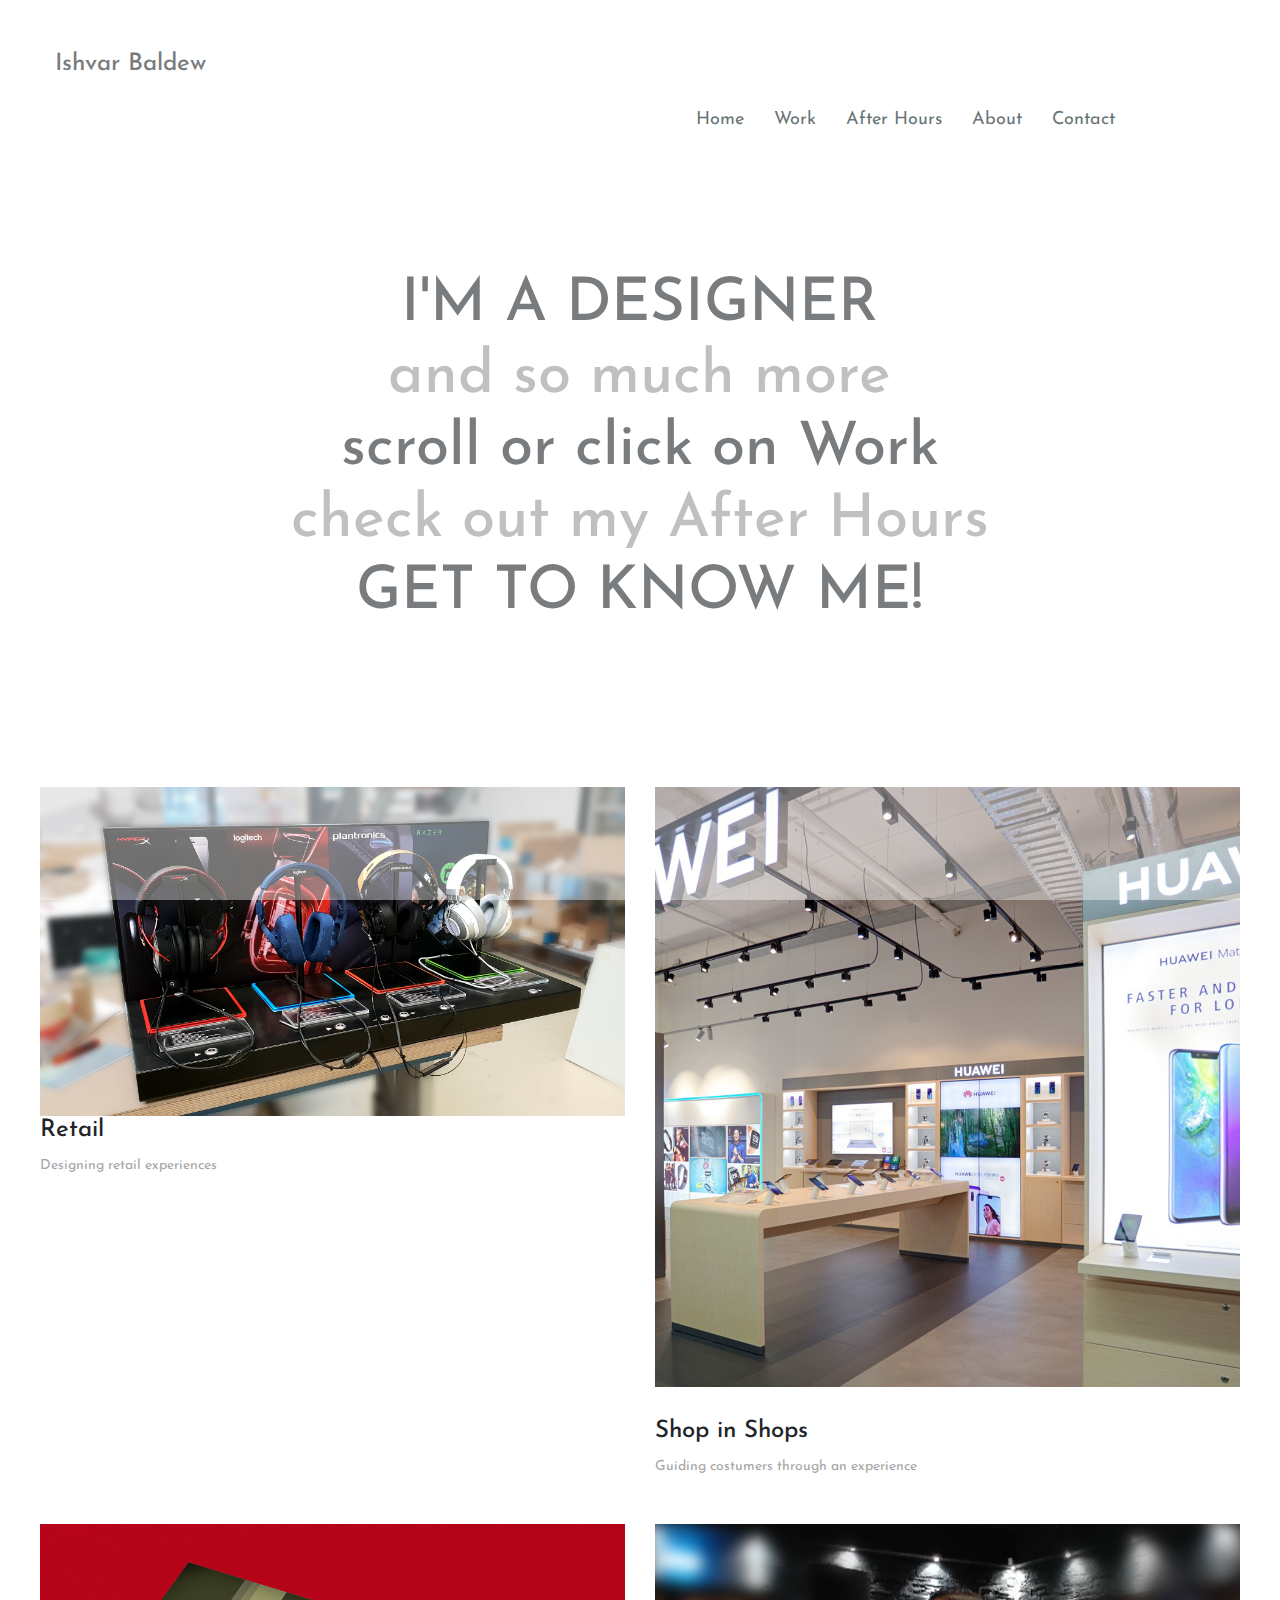
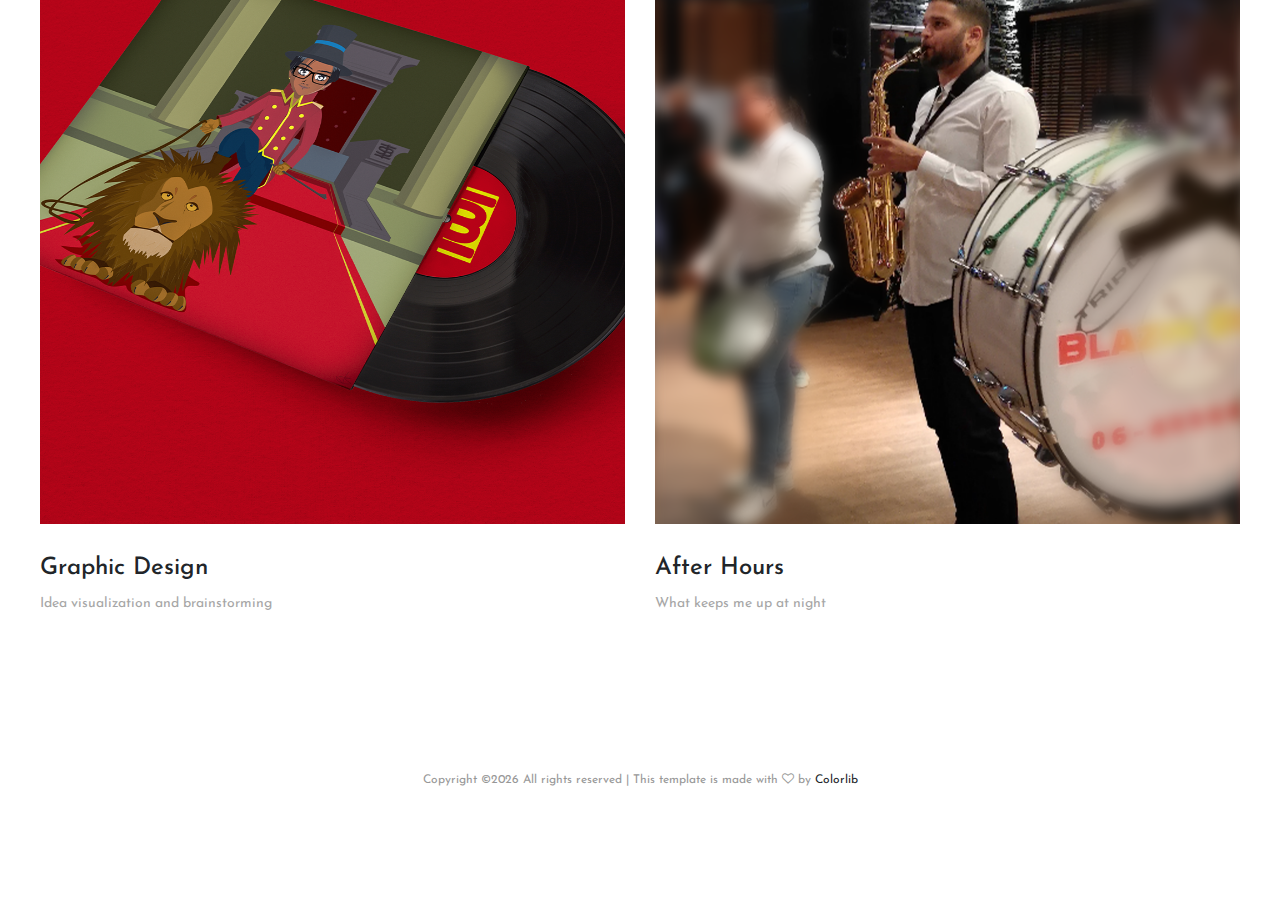
==== index.html @ 0c77d3c6 "Update index.html" ====
<!DOCTYPE html>
<html lang="en">
<head>
	<title>Ishvar Baldew - Portfolio</title>
	<meta charset="UTF-8">
	<meta name="description" content="Portfolio Template">
	<meta name="keywords" content="portfolio, riddle, onepage, creative, html">
	<meta name="viewport" content="width=device-width, initial-scale=1.0">

	<!-- Google Fonts -->
	<link href="https://fonts.googleapis.com/css?family=Josefin+Sans:400,400i,600,600i,700" rel="stylesheet">

	<!-- Stylesheets -->
	<link rel="stylesheet" href="css/bootstrap.min.css"/>
	<link rel="stylesheet" href="css/font-awesome.min.css"/>
	<link rel="stylesheet" href="css/magnific-popup.css"/>
	<link rel="stylesheet" href="css/style.css"/>
	<link rel="stylesheet" href="css/style_2.css"/>

	  <!-- Twitter -->
	  <meta name="twitter:card" content="summary" />
	  <meta name="twitter:site" content="@ishvar_baldew" />
	  <meta name="twitter:title" content="Designer | Fast Learner | Musician | Teamworker" />
	  <meta name="twitter:description" content="Designer" />
	  <meta name="twitter:url" content="http://ishvarbaldew.design/" />
	  <meta name="author" content="Ishvar Baldew" />
	  <meta name="description" content="Self-driven, ambitious, passionate designer always up to learn and make beautiful things." />
	  <link rel="apple-touch-icon" sizes="57x57" href="/img/favicon/apple-icon-57x57.png" />
	  <link rel="apple-touch-icon" sizes="60x60" href="/img/favicon/apple-icon-60x60.png" />
	  <link rel="apple-touch-icon" sizes="72x72" href="/img/favicon/apple-icon-72x72.png" />
	  <link rel="apple-touch-icon" sizes="76x76" href="/img/favicon/apple-icon-76x76.png" />
	  <link rel="apple-touch-icon" sizes="114x114" href="/img/favicon/apple-icon-114x114.png" />
	  <link rel="apple-touch-icon" sizes="120x120" href="/img/favicon/apple-icon-120x120.png" />
	  <link rel="apple-touch-icon" sizes="144x144" href="/img/favicon/apple-icon-144x144.png" />
	  <link rel="apple-touch-icon" sizes="152x152" href="/img/favicon/apple-icon-152x152.png" />
	  <link rel="apple-touch-icon" sizes="180x180" href="/img/favicon/apple-icon-180x180.png" />
	  <link rel="icon" type="image/png" sizes="192x192" href="/img/favicon/android-icon-192x192.png" />
	  <link rel="icon" type="image/png" sizes="32x32" href="/img/favicon/favicon-32x32.png" />
	  <link rel="icon" type="image/png" sizes="96x96" href="/img/favicon/favicon-96x96.png" />
	  <link rel="icon" type="image/png" sizes="16x16" href="/img/favicon/favicon-16x16.png" />
	  <link rel="manifest" href="/img/favicon/manifest.json" />
	  <meta name="msapplication-TileColor" content="#ffffff" />
	  <meta name="msapplication-TileImage" content="/img/favicon/ms-icon-144x144.png" />
	  <meta name="theme-color" content="#ffffff" />

	<!--[if lt IE 9]>
	  <script src="https://oss.maxcdn.com/html5shiv/3.7.2/html5shiv.min.js"></script>
	  <script src="https://oss.maxcdn.com/respond/1.4.2/respond.min.js"></script>
	<![endif]-->

</head>
<body class="body-pad">
	<!-- Page Preloder -->
	<div id="preloder">
		<div class="loader"></div>
	</div>
<style>
	a:link {
		color: rgb(33, 37, 41);
		background-color: transparent;
		text-decoration: none;
	}
	a:visited {
		color: rgb(33, 37, 41);
		background-color: transparent;
		text-decoration: none;
	}
	a:hover {
		 color: rgb(33, 37, 41);
		 background-color: transparent;
	}
	a:active {
		color: rgb(33, 37, 41);
		background-color: transparent;
	}
</style>
	<!-- header section start -->
	<header class="header-section">
		<div class="container-fluid">
			<div class="row">
				<div class="col-lg-4 col-md-3">
					<div class="logo">
						<h2 class="site-logo"><a href="http://ishvarbaldew.design/">Ishvar Baldew</h2></a>
					</div>
				</div>
	<div class="home container text-left text-md-right">
		<nav class="main-menu">
			<ul>
				<li><a href="index.html">Home</a></li>
				<li><a href="work.html">Work</a></li>
				<li><a href="after hours.html">After Hours</a></li>
				<li><a href="about.html">About</a></li>
				<li><a href="contact.html">Contact</a></li>
			</ul>
		</nav>
	</div>
				<!--a href="" class="site-btn header-btn">Get in touch</a-->
			</div>
		</div>
		<div class="nav-switch">
			<i class="fa fa-bars"></i>
		</div>
	</header>
	<!-- header section end -->


	<!-- portfolio section start -->
	<section class="portfolio-section pt100">
		<div class="container">

				<!-- intro section start -->
	<section class="intro-section">
		<div class="container text-center">
			<div class="row">
				<div class="col-xl-10 offset-xl-1">
					<h2 class="section-title mb-5">I'M A DESIGNER<span><br>and so much more</span><br>scroll or click on Work<span><br>check out my After Hours</span><br>GET TO KNOW ME!<span></h2>
				</div>
			</div>
		</div>
	</section>	
		</div>
	<!-- intro section end -->
	<!-- Row 1	-->
	<div class="container-fluid p-md-0">
		<div class="row portfolios-area">
				<div class="mix col-lg-6 col-md-6 Retail">
					<a href="https://ishvarbaldew.design/work.html">
						<img src="img/home/home1A.png">
						</a>
					<div class="portfolio-meta">
						<h2>Retail</h2>
						<p>Designing retail experiences</p>
					</div>
				</div>
				<div class="mix col-lg-6 col-md-6 Shop in Shop">
					<a href="img/home/home4B.png" class="portfolio-item set-bg" data-setbg="img/home/home4A.png">
						<div class="pi-inner">
							<h2>+ See More</h2>
						</div>						
					</a>
					<div class="portfolio-meta">
						<h2>Shop in Shops</h2>
						<p>Guiding costumers through an experience</p>
					</div>
				</div>
				<div class="mix col-lg-6 col-md-6 Graphic">
					<a href="img/home/home2B.jpg" class="portfolio-item set-bg" data-setbg="img/home/home2A.png">
						<div class="pi-inner">
							<h2>+ See More</h2>
						</div>						
					</a>
					<div class="portfolio-meta">
						<h2>Graphic Design</h2>
						<p>Idea visualization and brainstorming</p>
					</div>
				</div>
				<div class="mix col-lg-6 col-md-6 After Hours">
					<a href="img/home/home5B.png" class="portfolio-item set-bg " data-setbg="img/home/home5A.png">
						<div class="pi-inner">
							<h2>+ See More</h2>
						</div>						
					</a>
					<div class="portfolio-meta">
						<h2>After Hours</h2>
						<p>What keeps me up at night</p>
					</div>
				</div>
			</div>
		</div>
	</section>
	<!-- portfolio section end -->


	<!-- footer section start -->
	<footer class="footer-section text-center">
		<div class="container">
			<!--h2 class="section-title mb-5">Let’s work together</h2>
			<a href="" class="site-btn">Get in touch</a>
			<div class="social-links">
				<a href=""><span class="fa fa-pinterest"></span></a>
				<a href=""><span class="fa fa-linkedin"></span></a>
				<a href=""><span class="fa fa-instagram"></span></a>
				<a href=""><span class="fa fa-facebook"></span></a>
				<a href=""><span class="fa fa-twitter"></span></a-->
			</div>
			<div class="copyright"><!-- Link back to Colorlib can't be removed. Template is licensed under CC BY 3.0. -->
Copyright &copy;<script>document.write(new Date().getFullYear());</script> All rights reserved | This template is made with <i class="fa fa-heart-o" aria-hidden="true"></i> by <a href="https://colorlib.com" target="_blank">Colorlib</a>
<!-- Link back to Colorlib can't be removed. Template is licensed under CC BY 3.0. -->
</div>
		</div>
	</footer>
	<!-- footer section end -->



	<!--====== Javascripts & Jquery ======-->
	<script src="js/jquery-2.1.4.min.js"></script>
	<script src="js/bootstrap.min.js"></script>
	<script src="js/mixitup.min.js"></script>
	<script src="js/magnific-popup.min.js"></script>
	<script src="js/main.js"></script>
	<script src="js/main_2.js"></script>
</body>
</html>
---- css/style.css ----
/* =================================
------------------------------------
  Portfolio
  Version: 1.0
 ------------------------------------ 
 ====================================*/

/*----------------------------------------*/
/* Template default CSS
/*----------------------------------------*/

html,
body {
  height: 100%;
  font-family: 'Josefin Sans', sans-serif;
}

h1,
h2
h3,
h4,
h5,
h6 {
  color: #001418;
  margin: 0;
  font-weight: 600;
  font-family: 'Josefin Sans', sans-serif;
}

p {
  font-size: 18px;
  color: #979797;
  line-height: 1.8;
}

img {
  max-width: 100%;
  pointer-events: none;
}

input:focus,
select:focus,
button:focus,
textarea:focus {
  outline: none;
}

a:hover,
a:focus {
  text-decoration: none;
  outline: none;
}

ul,
ol {
  padding: 0;
  margin: 0;
}

/*------------------------
  Helper css
--------------------------*/
.body-pad {
  padding: 0 40px;
}

.spad {
  padding: 100px 0;
}

.pt100 {
  padding-top: 0px;
}

.set-bg {
  background-repeat: no-repeat;
  background-size: cover;
}

.section-title {
  font-size: 60px;
}

.section-title span {
  color: #979797;
}

/*------------------------
  Common Elements
--------------------------*/
.element {
  margin-bottom: 100px;
}

.element:last-child {
  margin-bottom: 0;
}

/*=== Preloder ===*/
#preloder {
  position: fixed;
  width: 100%;
  height: 100%;
  top: 0;
  left: 0;
  z-index: 999999;
  background: #fff;
}

.loader {
  width: 30px;
  height: 30px;
  border: 3px solid #000;
  position: absolute;
  top: 50%;
  left: 50%;
  margin-top: -13px;
  margin-left: -13px;
  border-radius: 60px;
  border-left-color: transparent;
  animation: loader 0.8s linear infinite;
  -webkit-animation: loader 0.8s linear infinite;
}

@keyframes loader {
  0% {
    -webkit-transform: rotate(0deg);
            transform: rotate(0deg);
  }
  50% {
    -webkit-transform: rotate(180deg);
            transform: rotate(180deg);
  }
  100% {
    -webkit-transform: rotate(360deg);
            transform: rotate(360deg);
  }
}

@-webkit-keyframes loader {
  0% {
    -webkit-transform: rotate(0deg);
  }
  50% {
    -webkit-transform: rotate(180deg);
  }
  100% {
    -webkit-transform: rotate(360deg);
  }
}

/*=== Buttons ===*/
.site-btn {
  display: inline-block;
  font-size: 14px;
  min-width: 140px;
  text-align: center;
  padding: 15px 10px;
  position: relative;
  color: #fff;
  border: none;
  background-color: #000;
  margin-right: 15px;
  z-index: 1;
}

.site-btn.btn-fade {
  background-color: #979797;
}

.site-btn.btn-line {
  background: none;
  border: 2px solid #000;
  color: #000;
  padding: 13px 10px;
}

.site-btn.btn-line:hover {
  color: #000;
}

.site-btn.btn-line-fade {
  background: none;
  border: 2px solid #979797;
  color: #979797;
  padding: 13px 10px;
}

.site-btn.btn-line-fade:hover {
  color: #979797;
}

.site-btn:hover {
  color: #fff;
}

/*===  Accordion  ===*/
.accordion-area .panel {
  margin-bottom: 30px;
}

.accordion-area .panel-header {
  background: #000;
  color: #fff;
  display: block;
  padding: 12px 50px;
  padding-left: 30px;
  font-size: 14px;
  font-weight: 600;
  position: relative;
  border: 2px solid #000;
  -webkit-transition: all 0.4s ease-out 0s;
  -o-transition: all 0.4s ease-out 0s;
  transition: all 0.4s ease-out 0s;
}

.accordion-area .panel-header.active {
  background: transparent;
  color: #000;
}

.accordion-area .panel-header.active .panel-link:after {
  content: "-";
  color: #000;
}

.accordion-area .panel-header.active .panel-link.collapsed:after {
  content: "+";
}

.accordion-area .panel-link {
  position: absolute;
  right: 0;
  top: 0;
  height: 100%;
  width: 50px;
  border: none;
  cursor: pointer;
  background: transparent;
}

.accordion-area .panel-body p {
  font-size: 14px;
  margin-bottom: 0;
  padding-top: 25px;
}

.accordion-area .panel-body {
  padding: 0 5px;
}

.accordion-area .panel-link:after {
  content: "+";
  position: absolute;
  left: 50%;
  font-size: 16px;
  font-weight: 700;
  top: 50%;
  color: #fff;
  line-height: 16px;
  margin-top: -8px;
  margin-left: -4px;
}

/*===  Tab  ===*/
.tab-element .nav-tabs {
  border-bottom: none;
  margin-bottom: 35px;
}

.tab-element .nav-tabs .nav-link {
  border: 2px solid #000;
  background: #000;
  border-radius: 0;
  margin-right: 10px;
  font-size: 14px;
  font-weight: 500;
  color: #222;
  padding: 15px 40px;
  min-width: 118px;
  font-size: 16px;
  color: #fff;
  margin-bottom: 10px;
}

.tab-element .nav-tabs .nav-item:last-child .nav-link {
  margin-right: 0;
}

.tab-element .nav-tabs .nav-link.active {
  background: transparent;
  color: #000;
}

.tab-element .tab-pane h4 {
  font-size: 18px;
  margin: 25px 0 20px;
}

.tab-element .tab-pane p {
  font-size: 14px;
}

.circle-progress {
  text-align: center;
  position: relative;
}

.circle-progress canvas {
  -webkit-transform: rotate(90deg);
  -ms-transform: rotate(90deg);
  transform: rotate(90deg);
}

.circle-progress .progress-info {
  position: absolute;
  width: 100%;
  top: 30%;
}

.circle-progress .progress-info h2 {
  font-size: 36px;
}

.circle-progress .progress-info p {
  color: #979797;
  font-size: 16px;
  line-height: normal;
}

/*===  Icon Box  ===*/
.icon-box {
  display: -webkit-box;
  display: -ms-flexbox;
  display: flex;
}

.icon-box .icon h2 {
  font-size: 60px;
}

.icon-box .icon-box-content {
  padding-left: 25px;
  padding-top: 10px;
}

.icon-box .icon-box-content h3 {
  font-size: 24px;
  margin-bottom: 25px;
}

/*------------------------
    Header Section
--------------------------*/
.header-section {
  padding-top: 30px;
  padding-bottom: 20px;
  position: relative;
}

.site-logo {
  font-size: 24px;
  padding-top: 20px;
}

.main-menu ul {
  list-style: none;
}

.main-menu ul li {
  display: inline;
}

.main-menu ul li a {
  display: inline-block;
  font-size: 18px;
  color: #001418;
  margin-left: 15px;
  margin-right: 10px;
  padding: 20px 0 5px;
}

.header-btn {
  float: right;
  margin-right: 0;
}

.nav-switch {
  display: none;
}

/*------------------------
    Intro Section
--------------------------*/
.intro-section {
  padding: 110px 0;
}

/*------------------------
    Portfolio Section
--------------------------*/
.portfolio-section {
  overflow: hidden;
}

.portfolio-filter {
  list-style: none;
  padding-bottom: 100px;
}

.portfolio-filter li {
  font-size: 16px;
  display: inline-block;
  margin-right: 30px;
  padding-bottom: 10px;
  color: #979797;
  cursor: pointer;
}

.portfolio-filter li.mixitup-control-active {
  color: #001418;
}

.portfolios-area .gallery-block {
  padding: 0;
}

.gallery-block {
  position: relative;
}

.portfolio-item {
  display: block;
  width: 100%;
  height: 600px;
  background-position: center center;
  position: relative;
  margin-bottom: 30px;
}

.portfolio-item .pi-inner {
  position: absolute;
  width: 100%;
  height: 100%;
  left: 0;
  top: 0;
  background: transparent;
  -webkit-transition: all 0.4s ease 0s;
  -o-transition: all 0.4s ease 0s;
  transition: all 0.4s ease 0s;
}

.portfolio-item .pi-inner h2 {
  opacity: 0;
  font-size: 30px;
  font-weight: 400;
  position: absolute;
  left: 50px;
  bottom: 50px;
  color: #fff;
  letter-spacing: 10px;
  -webkit-transition: all 0.3s ease 0s;
  -o-transition: all 0.3s ease 0s;
  transition: all 0.3s ease 0s;
}

.portfolio-item:hover .pi-inner {
  background: rgba(0, 20, 24, 0.8);
}

.portfolio-item:hover .pi-inner h2 {
  opacity: 1;
  letter-spacing: 0;
}

.portfolio-meta {
  padding-bottom: 45px;
}

.portfolio-meta h2 {
  font-size: 24px;
}

.portfolio-meta p {
  font-size: 14px;
  color: #a6a6a6;
  margin-bottom: 0;
}

.portfolio-intro {
  display: block;
}

.img-popup-warp .mfp-content {
  opacity: 0;
  -webkit-transform: scale(0.8);
  -ms-transform: scale(0.8);
  transform: scale(0.8);
  -webkit-transition: all 0.4s;
  -o-transition: all 0.4s;
  transition: all 0.4s;
}

.img-popup-warp.mfp-ready .mfp-content {
  opacity: 1;
  -webkit-transform: scale(1);
  -ms-transform: scale(1);
  transform: scale(1);
}

/*------------------------
    Footer Section
--------------------------*/
.footer-section {
  padding: 110px 0;
}

.footer-section .copyright {
  font-size: 12px;
  color: #979797;
}

.social-links {
  margin-top: 60px;
  margin-bottom: 40px;
}

.social-links a {
  color: #979797;
  font-size: 15px;
  margin-right: 30px;
}

.social-links a:last-child {
  margin-right: 0;
}

/*------------------------
    About Page
--------------------------*/
.pic-frame {
  position: relative;
  padding-left: 25px;
  padding-bottom: 25px;
  display: inline-block;
}

.pic-frame:after {
  position: absolute;
  content: "";
  width: calc(100% - 25px);
  height: calc(100% - 25px);
  bottom: 0;
  left: 0;
  border: 2px solid #000;
  z-index: 1;
}

.milestone {
  margin-top: 15px;
}

.milestone h2 {
  font-size: 60px;
}

.milestone h2 span {
  font-size: 18px;
  color: #979797;
}

/*------------------------
    Blog Page
--------------------------*/
.blog-item {
  margin-bottom: 70px;
}

.blog-item .read-more {
  color: #000;
  position: relative;
  display: inline-block;
  padding-bottom: 5px;
  line-height: 18px;
  font-size: 18px;
}

.blog-item .read-more:after {
  position: absolute;
  content: '';
  width: 100%;
  height: 2px;
  bottom: 0;
  left: 0;
  background: #000;
}

.thumb {
  margin-bottom: 30px;
}

.blog-content h2 {
  font-size: 24px;
  margin-bottom: 15px;
}

.blog-content .blog-meta {
  font-size: 13px;
  color: #979797;
  margin-bottom: 30px;
}

.blog-content p {
  margin-bottom: 30px;
}

/*------------------------
    Contact Page
--------------------------*/
.contect-tect {
  text-align: center;
  margin-bottom: 70px;
}

.contect-tect h2 {
  font-size: 24px;
  margin-bottom: 30px;
}

.contect-tect p {
  font-size: 17px;
}

.contact-form {
  display: block;
  width: 100%;
}

.contact-form input {
  padding-left: 25px;
  height: 60px;
  width: 100%;
  border: none;
  border-bottom: 2px solid #000;
  margin-bottom: 30px;
  font-size: 12px;
}

.contact-form textarea {
  padding-left: 25px;
  height: 200px;
  width: 100%;
  border: none;
  border-bottom: 2px solid #000;
  margin-bottom: 30px;
  font-size: 12px;
}

.contact-form ::-webkit-input-placeholder {
  font-style: italic;
}

.contact-form :-ms-input-placeholder {
  font-style: italic;
}

.contact-form ::-ms-input-placeholder {
  font-style: italic;
}

.contact-form ::placeholder {
  font-style: italic;
}

/* ===========================
  Responsive
==============================*/
@media only screen and (max-width: 1448px) {
  .home-2.container {
    width: auto;
  }
}

/* Medium screen : 992px. */
@media only screen and (min-width: 992px) and (max-width: 1199px) {
  .portfolio-item {
    height: 450px;
  }
}

/* Tablet :768px. */
@media only screen and (min-width: 768px) and (max-width: 991px) {
  .body-pad {
    padding: 0 30px;
  }
  .portfolio-item {
    height: 350px;
  }
}

/* Large Mobile :480px. */
@media only screen and (max-width: 767px) {
  .body-pad {
    padding: 0 15px;
  }
  .main-menu {
    position: absolute;
    background: #efefef;
    width: 100%;
    z-index: 999;
    left: 0;
    top: 30px;
    padding-top: 15px;
    display: none;
  }
  .main-menu ul li a {
    padding: 10px 15px;
    border-bottom: 1px solid #ddd;
    display: block;
  }
  .main-menu ul li {
    display: block;
  }
  .main-menu ul li:last-child a {
    border-bottom: none;
  }
  .home-2 {
    text-align: left;
  }
  .home-2 .main-menu {
    top: 99px;
  }
  .nav-switch {
    position: absolute;
    right: 25px;
    font-size: 30px;
    color: #333;
    top: 35px;
    display: block;
  }
  .header-btn {
    display: none;
  }
  .section-title {
    font-size: 45px;
  }
  .portfolio-filter {
    text-align: center;
  }
}

/* small Mobile :320px. */
@media only screen and (max-width: 479px) {
  .section-title {
    font-size: 30px;
  }
}
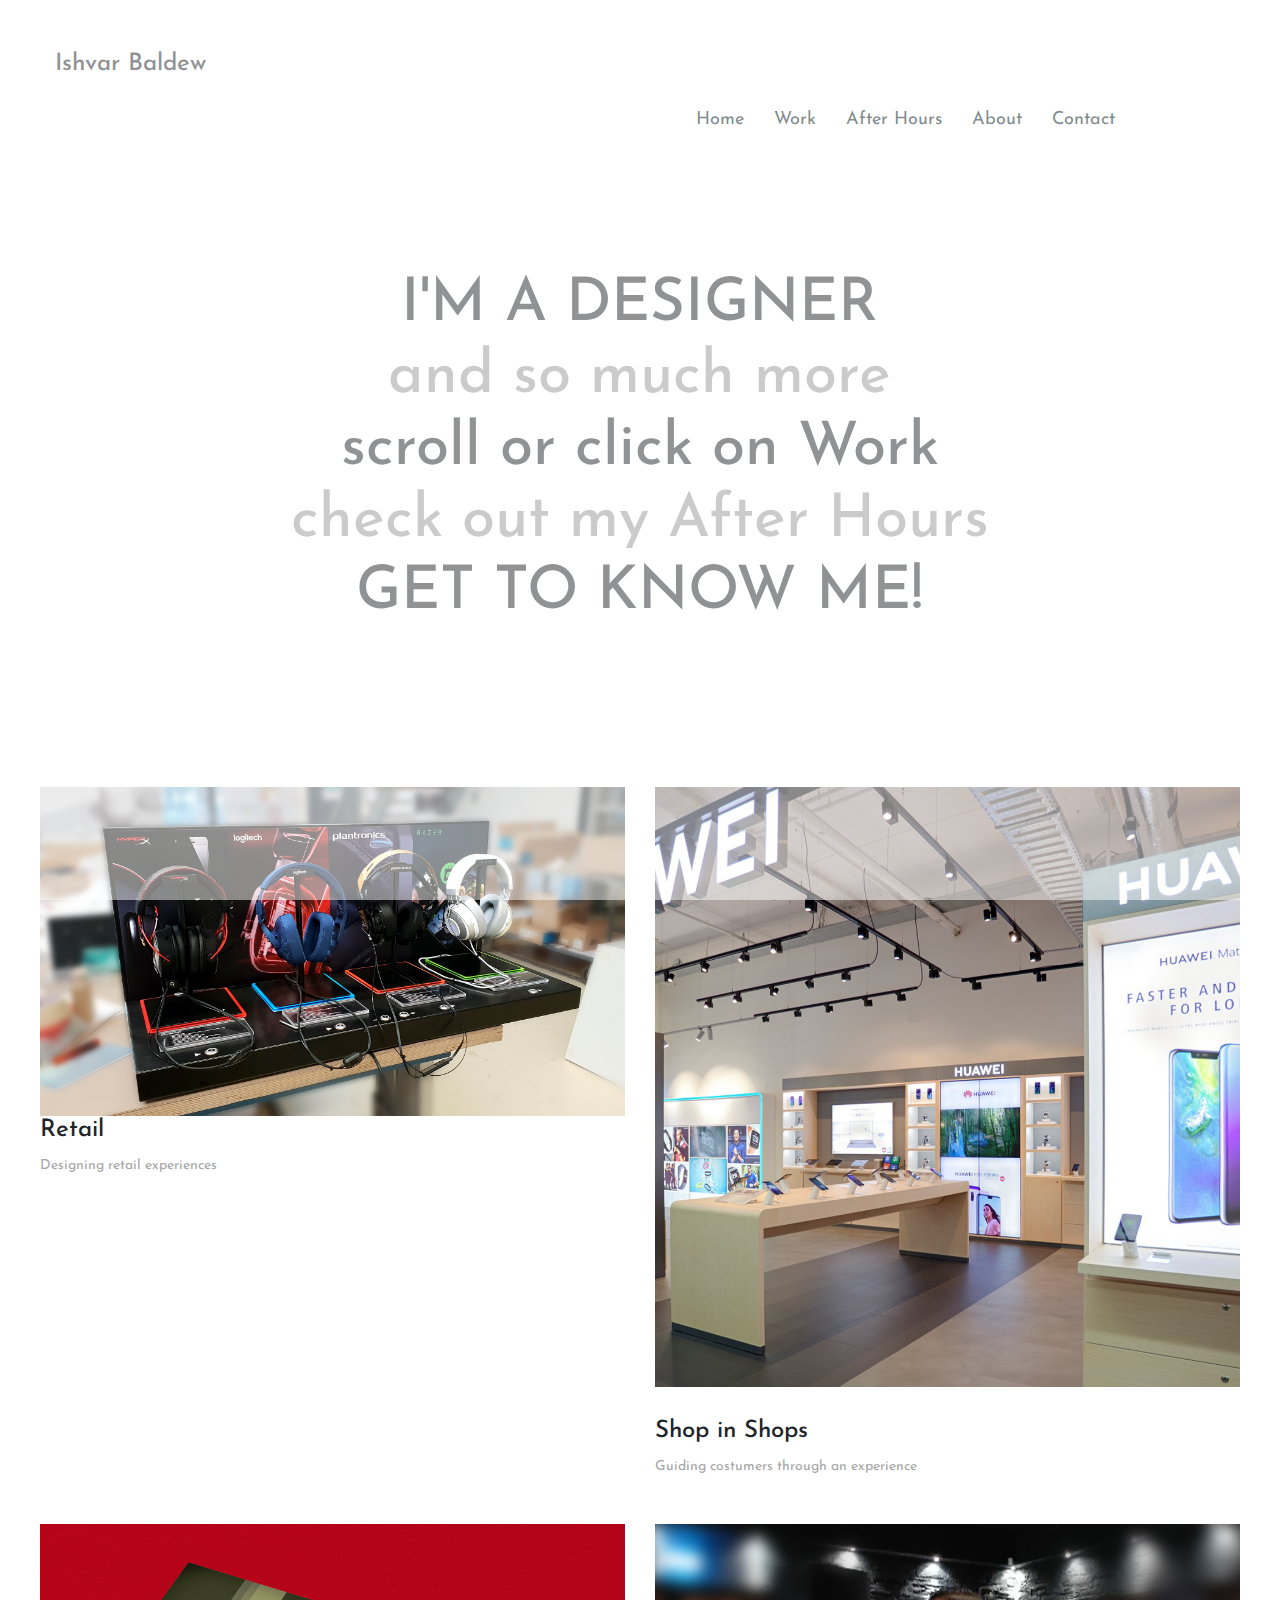
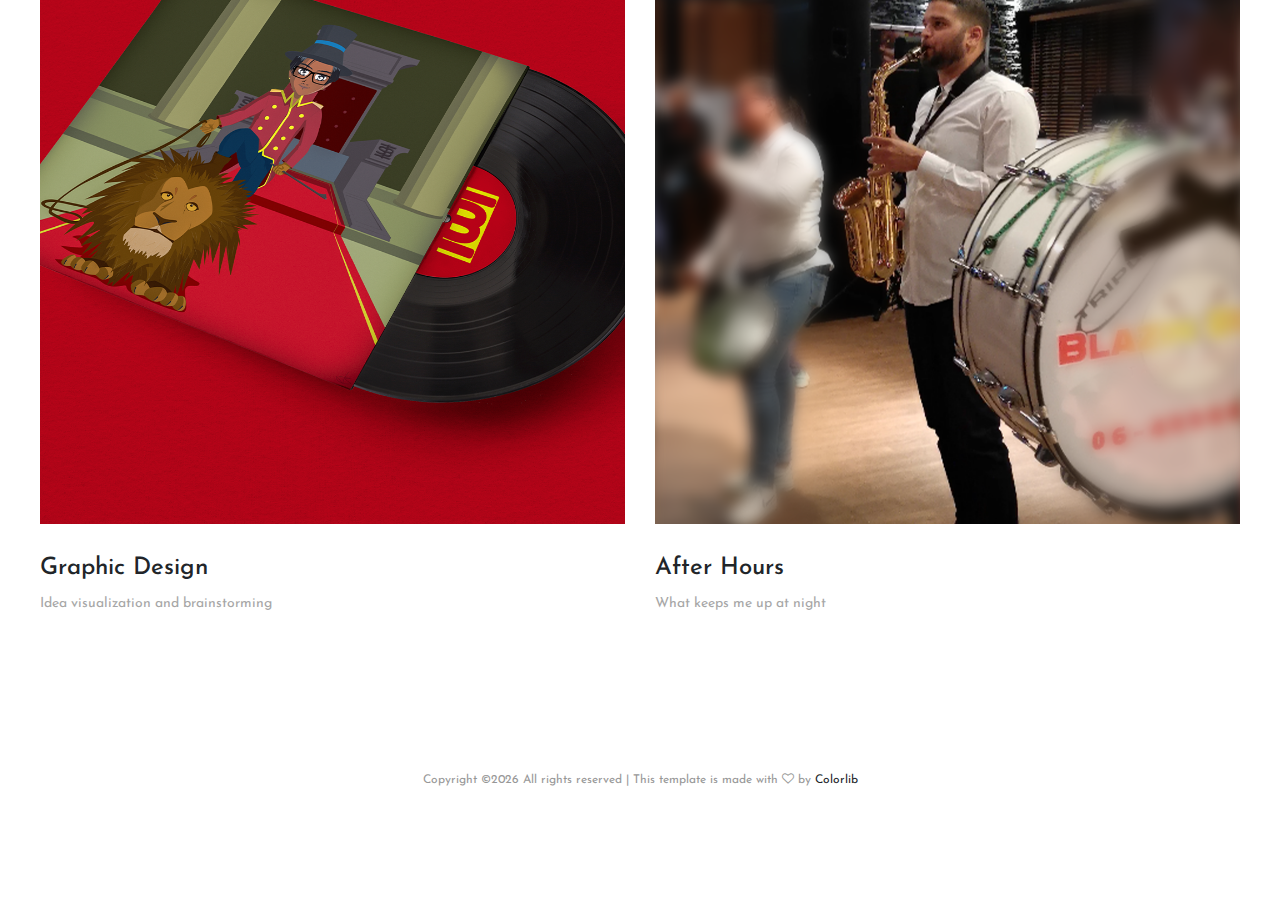
==== commit e1000514: "Merge branch 'main' of https://github.com/IBaldew/Portfolio" ====
--- a/index.html
+++ b/index.html
@@ -124,9 +124,9 @@
 	<div class="container-fluid p-md-0">
 		<div class="row portfolios-area">
 				<div class="mix col-lg-6 col-md-6 Retail">
-					<a href="https://ishvarbaldew.design/work.html">
-						<img src="img/home/home1A.png">
-						</a>
+				<a href="https://ishvarbaldew.design/work.html">
+				<img src="img/home/home1A.png">
+				</a>
 					<div class="portfolio-meta">
 						<h2>Retail</h2>
 						<p>Designing retail experiences</p>
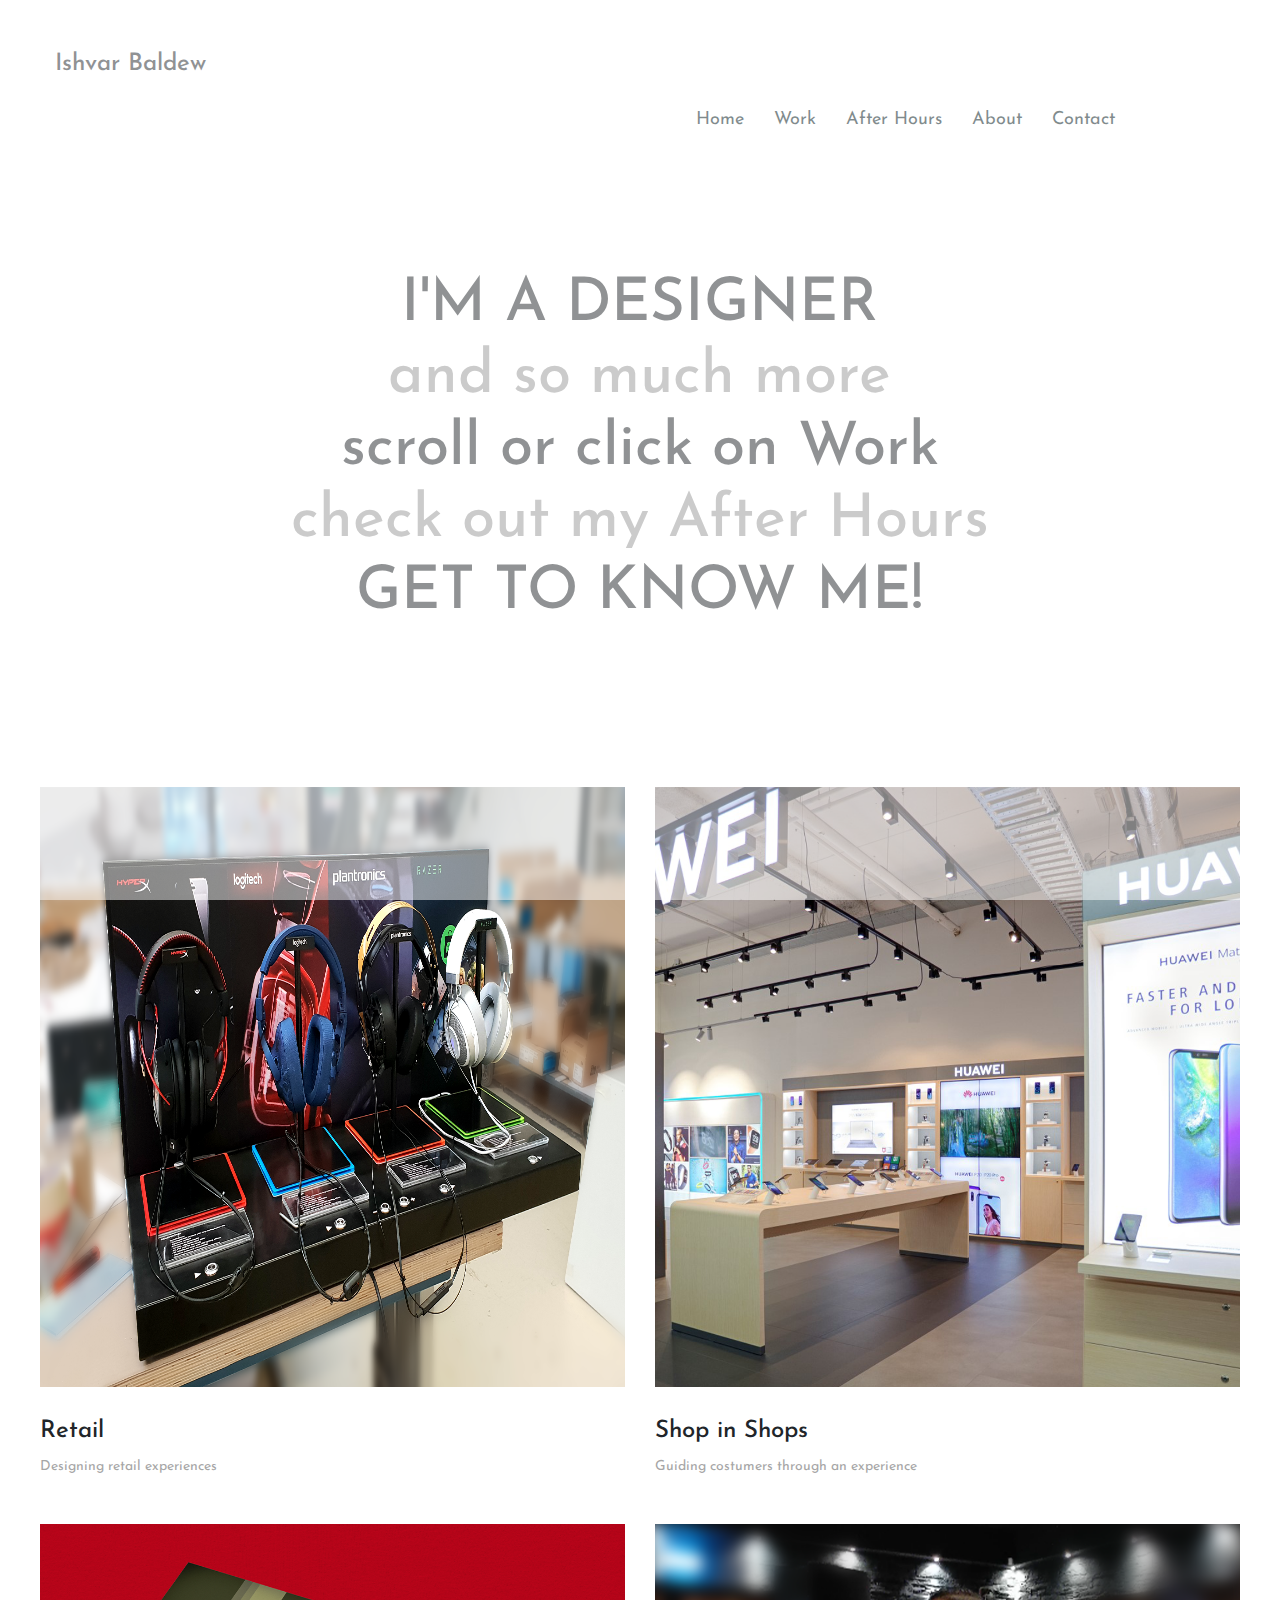
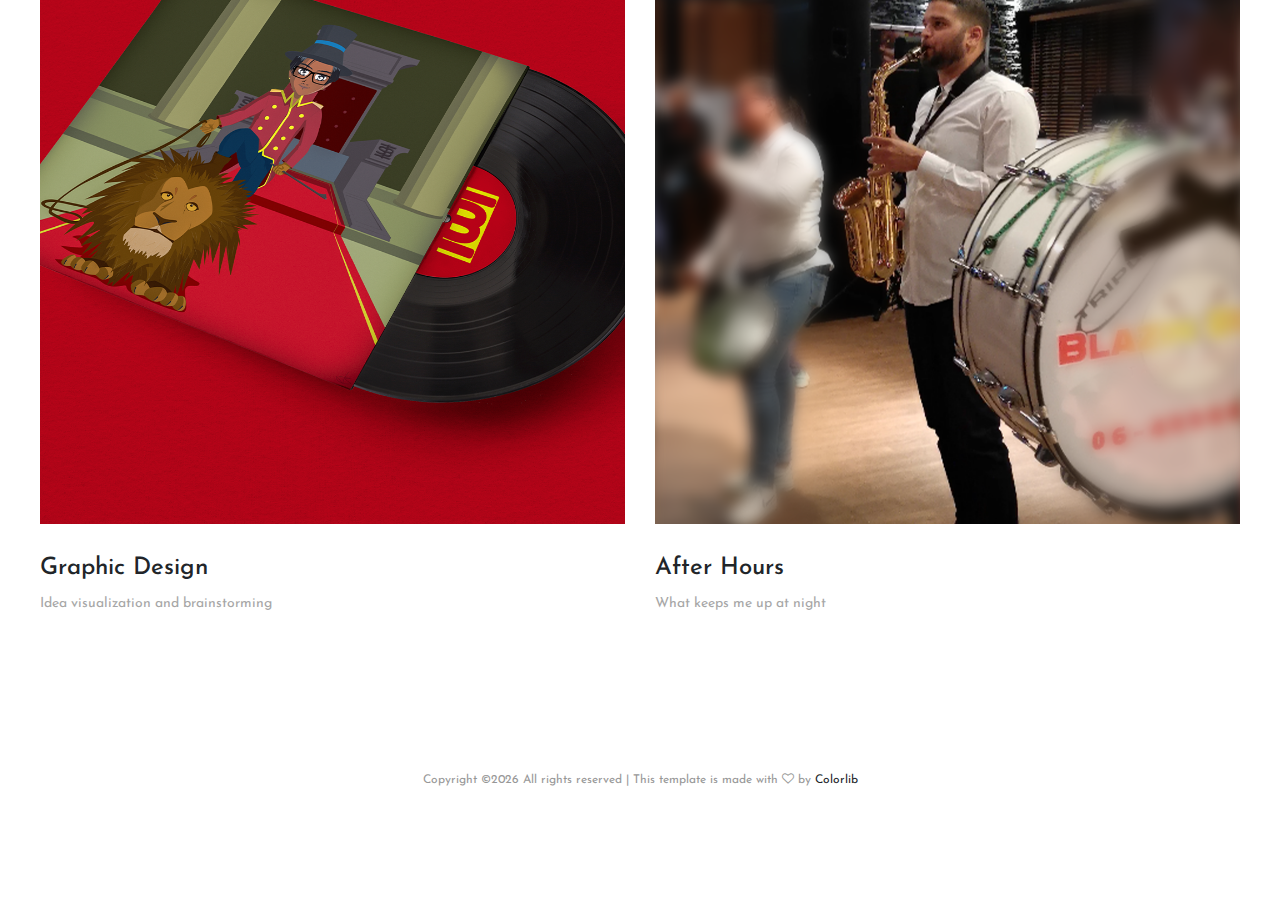
==== commit 3a311b66: "Update index.html" ====
--- a/index.html
+++ b/index.html
@@ -125,7 +125,7 @@
 		<div class="row portfolios-area">
 				<div class="mix col-lg-6 col-md-6 Retail">
 				<a href="https://ishvarbaldew.design/work.html">
-				<img src="img/home/home1A.png">
+				<img src="img/home/home1A.png" class="portfolio-item set-bg">
 				</a>
 					<div class="portfolio-meta">
 						<h2>Retail</h2>
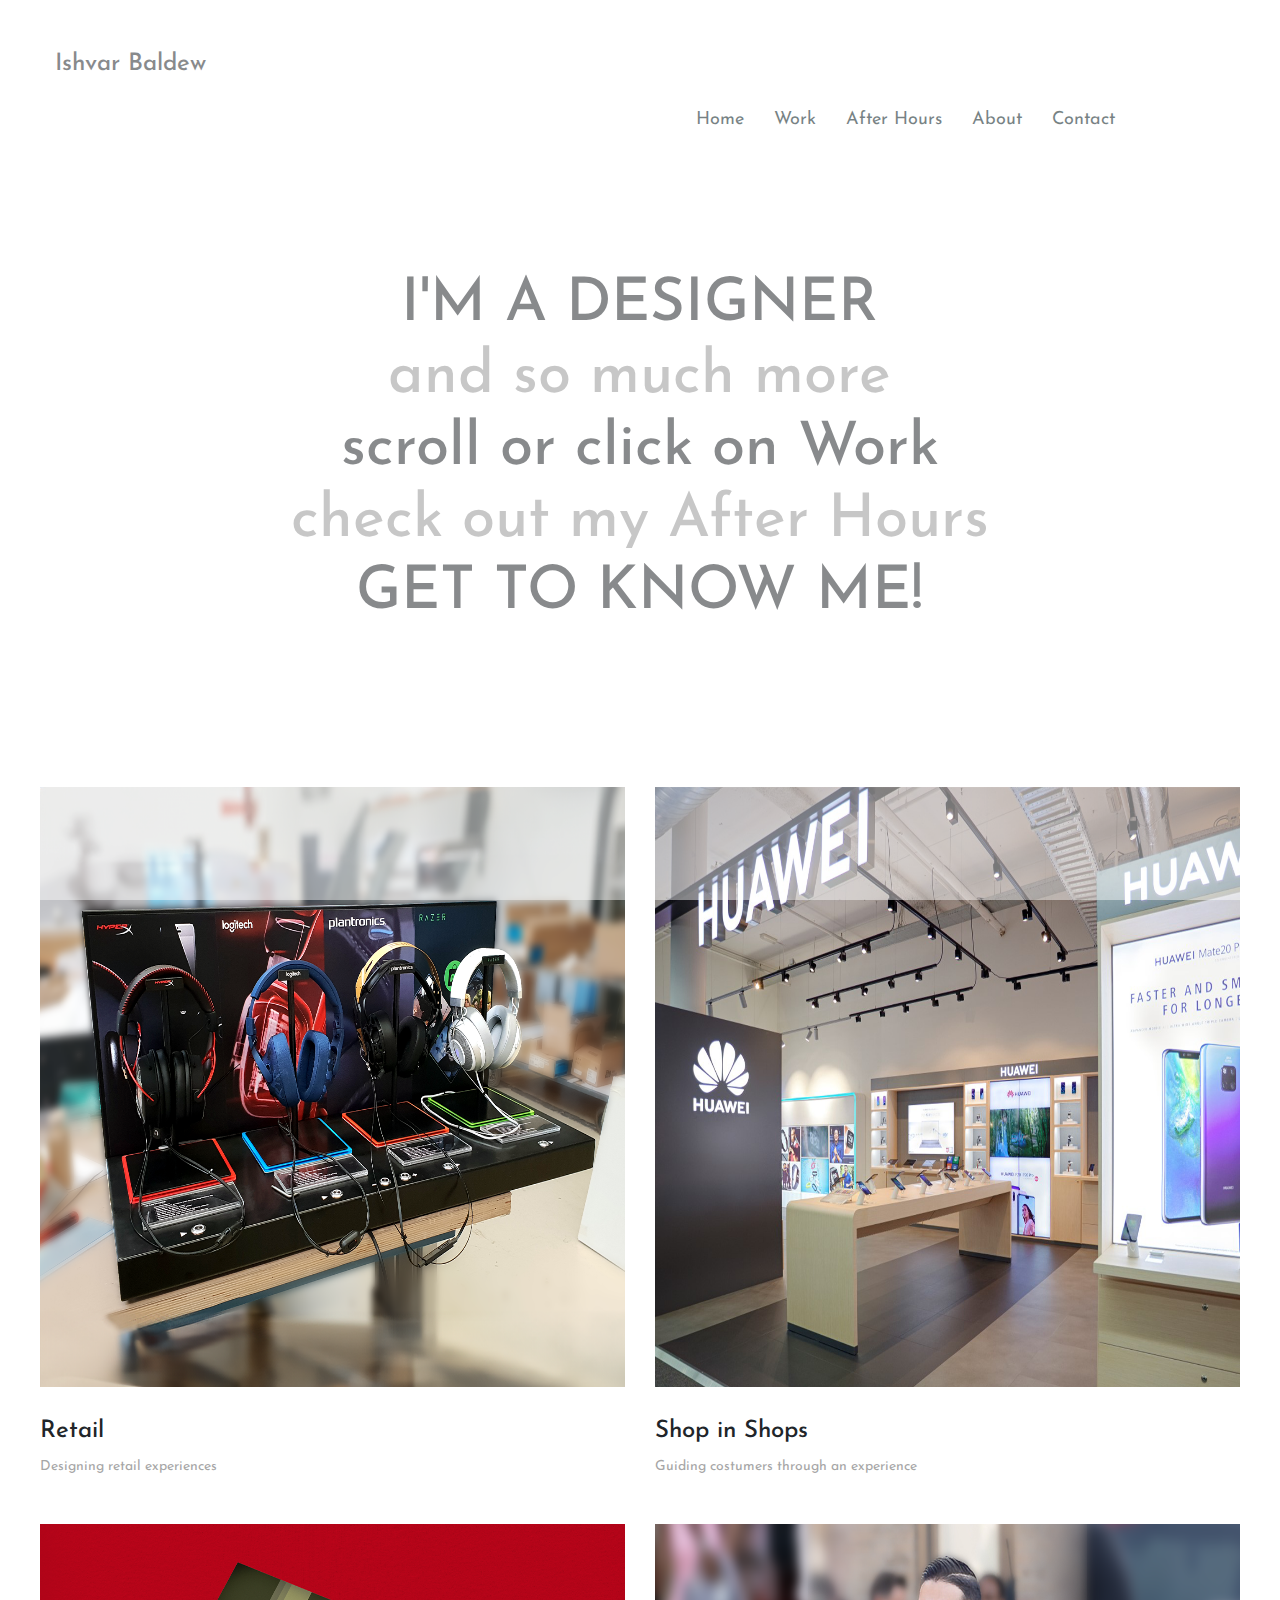
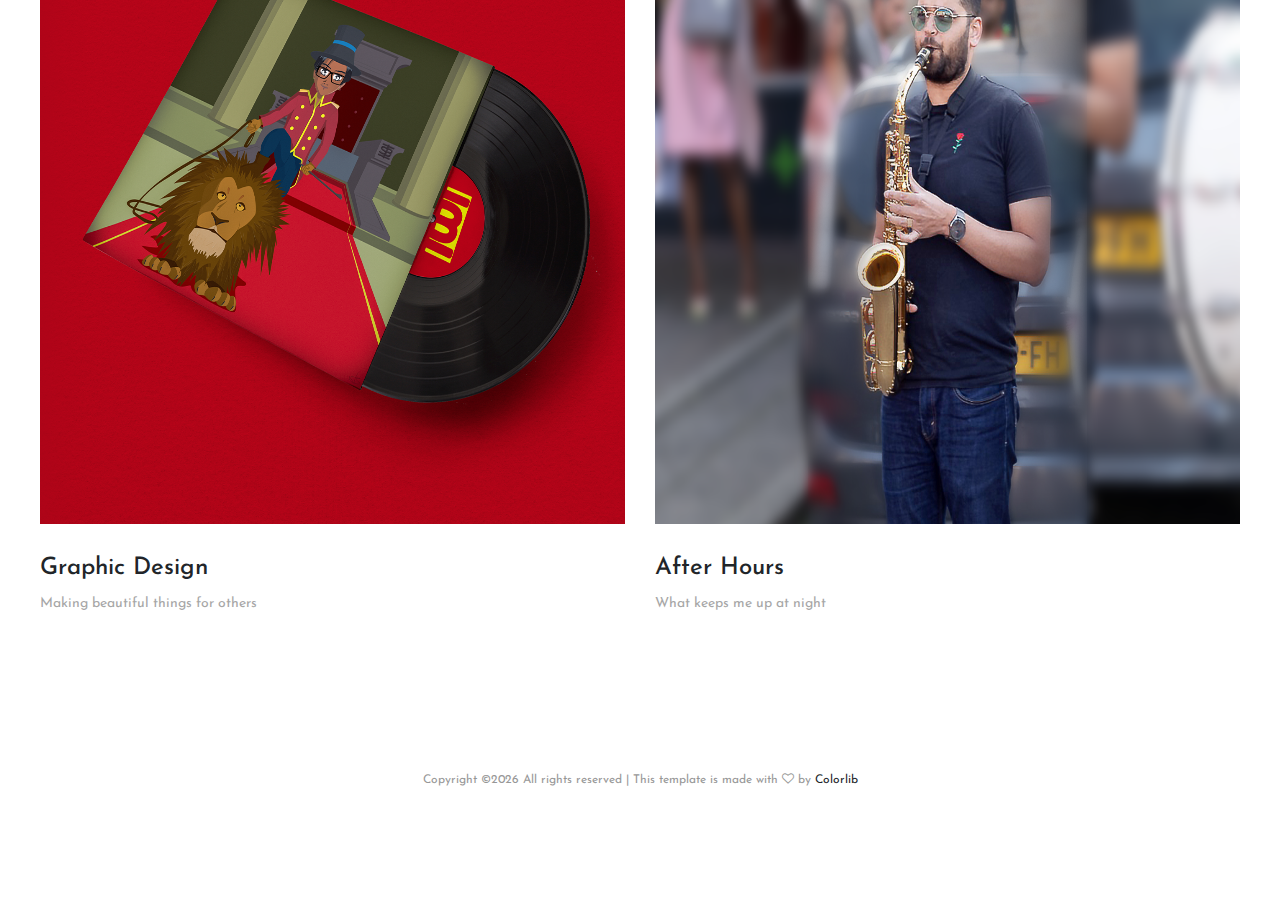
==== commit 179b7612: "update" ====
--- a/index.html
+++ b/index.html
@@ -133,10 +133,8 @@
 					</div>
 				</div>
 				<div class="mix col-lg-6 col-md-6 Shop in Shop">
-					<a href="img/home/home4B.png" class="portfolio-item set-bg" data-setbg="img/home/home4A.png">
-						<div class="pi-inner">
-							<h2>+ See More</h2>
-						</div>						
+					<a href="https://ishvarbaldew.design/work.html">
+						<img src="img/home/home4A.png" class="portfolio-item set-bg">		
 					</a>
 					<div class="portfolio-meta">
 						<h2>Shop in Shops</h2>
@@ -144,21 +142,17 @@
 					</div>
 				</div>
 				<div class="mix col-lg-6 col-md-6 Graphic">
-					<a href="img/home/home2B.jpg" class="portfolio-item set-bg" data-setbg="img/home/home2A.png">
-						<div class="pi-inner">
-							<h2>+ See More</h2>
-						</div>						
+					<a href="https://ishvarbaldew.design/after hours.html">
+						<img src="img/home/home2A.png" class="portfolio-item set-bg">		
 					</a>
 					<div class="portfolio-meta">
 						<h2>Graphic Design</h2>
-						<p>Idea visualization and brainstorming</p>
+						<p>Making beautiful things for others</p>
 					</div>
 				</div>
 				<div class="mix col-lg-6 col-md-6 After Hours">
-					<a href="img/home/home5B.png" class="portfolio-item set-bg " data-setbg="img/home/home5A.png">
-						<div class="pi-inner">
-							<h2>+ See More</h2>
-						</div>						
+					<a href="https://ishvarbaldew.design/after hours.html">
+						<img src="img/home/home5A.png" class="portfolio-item set-bg">		
 					</a>
 					<div class="portfolio-meta">
 						<h2>After Hours</h2>
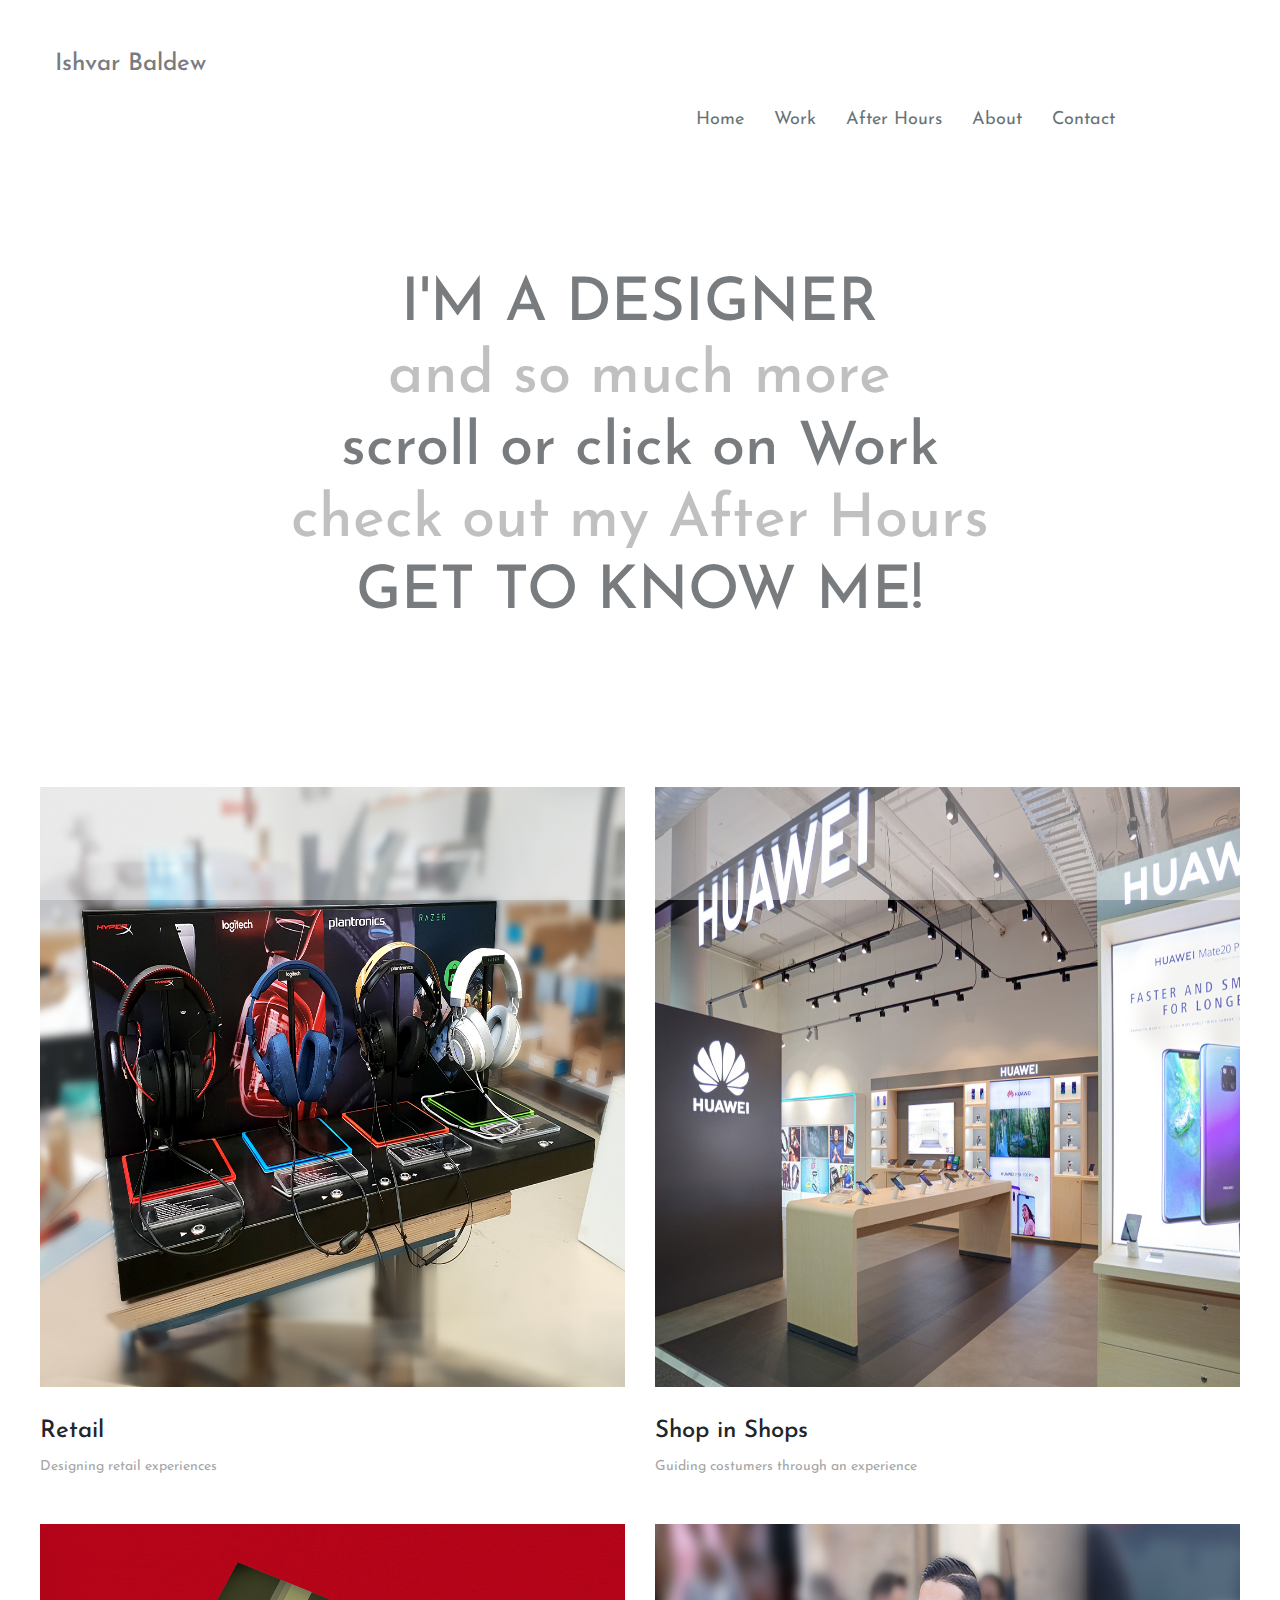
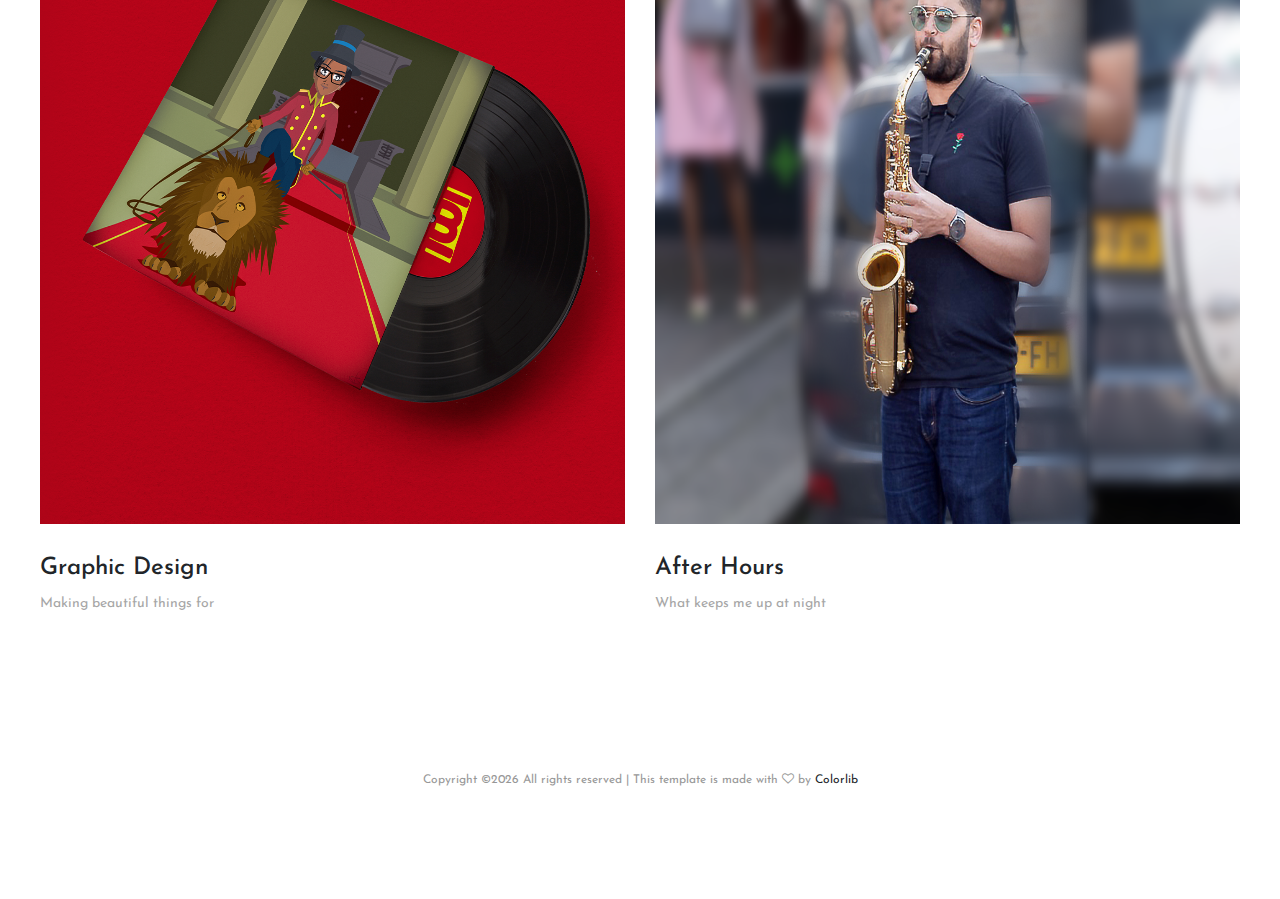
==== commit b73b2da6: "header update" ====
--- a/index.html
+++ b/index.html
@@ -54,46 +54,47 @@
 	<div id="preloder">
 		<div class="loader"></div>
 	</div>
-<style>
-	a:link {
-		color: rgb(33, 37, 41);
-		background-color: transparent;
-		text-decoration: none;
-	}
-	a:visited {
-		color: rgb(33, 37, 41);
-		background-color: transparent;
-		text-decoration: none;
-	}
-	a:hover {
-		 color: rgb(33, 37, 41);
-		 background-color: transparent;
-	}
-	a:active {
-		color: rgb(33, 37, 41);
-		background-color: transparent;
-	}
-</style>
-	<!-- header section start -->
-	<header class="header-section">
-		<div class="container-fluid">
-			<div class="row">
-				<div class="col-lg-4 col-md-3">
-					<div class="logo">
-						<h2 class="site-logo"><a href="http://ishvarbaldew.design/">Ishvar Baldew</h2></a>
+
+	<style>
+		a:link {
+			color: rgb(33, 37, 41);
+			background-color: transparent;
+			text-decoration: none;
+		}
+		a:visited {
+			color: rgb(33, 37, 41);
+			background-color: transparent;
+			text-decoration: none;
+		}
+		a:hover {
+			 color: rgb(33, 37, 41);
+			 background-color: transparent;
+		}
+		a:active {
+			color: rgb(33, 37, 41);
+			background-color: transparent;
+		}
+	</style>
+		<!-- header section start -->
+		<header class="header-section">
+			<div class="container-fluid">
+				<div class="row">
+					<div class="col-lg-4 col-md-3">
+						<div class="logo">
+							<h2 class="site-logo"><a href="http://ishvarbaldew.design/">Ishvar Baldew</h2></a>
+						</div>
 					</div>
+				<div class="home container text-left text-md-right">
+					<nav class="main-menu">
+						<ul>
+							<li><a href="index.html">Home</a></li>
+							<li><a href="work.html">Work</a></li>
+							<li><a href="after hours.html">After Hours</a></li>
+							<li><a href="about.html">About</a></li>
+							<li><a href="contact.html">Contact</a></li>
+						</ul>
+					</nav>
 				</div>
-	<div class="home container text-left text-md-right">
-		<nav class="main-menu">
-			<ul>
-				<li><a href="index.html">Home</a></li>
-				<li><a href="work.html">Work</a></li>
-				<li><a href="after hours.html">After Hours</a></li>
-				<li><a href="about.html">About</a></li>
-				<li><a href="contact.html">Contact</a></li>
-			</ul>
-		</nav>
-	</div>
 				<!--a href="" class="site-btn header-btn">Get in touch</a-->
 			</div>
 		</div>
@@ -147,7 +148,7 @@
 					</a>
 					<div class="portfolio-meta">
 						<h2>Graphic Design</h2>
-						<p>Making beautiful things for others</p>
+						<p>Making beautiful things for</p>
 					</div>
 				</div>
 				<div class="mix col-lg-6 col-md-6 After Hours">
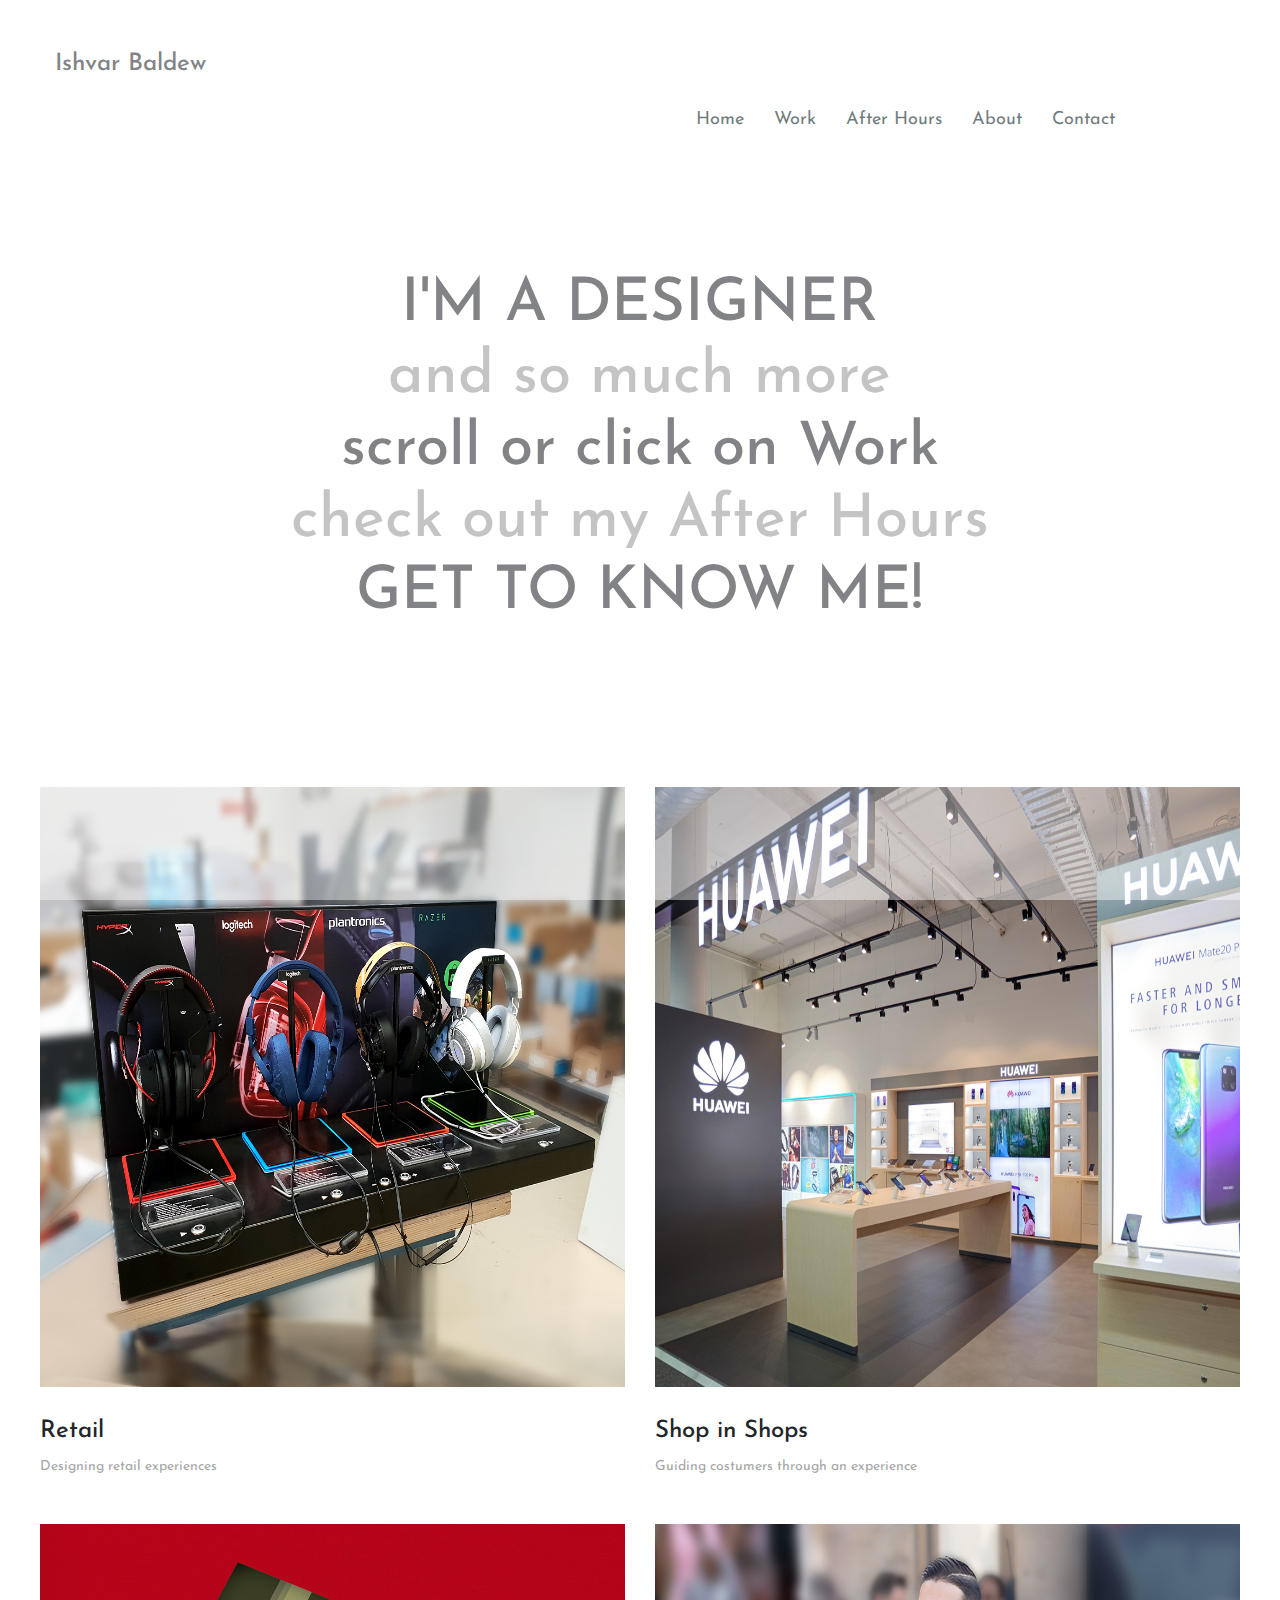
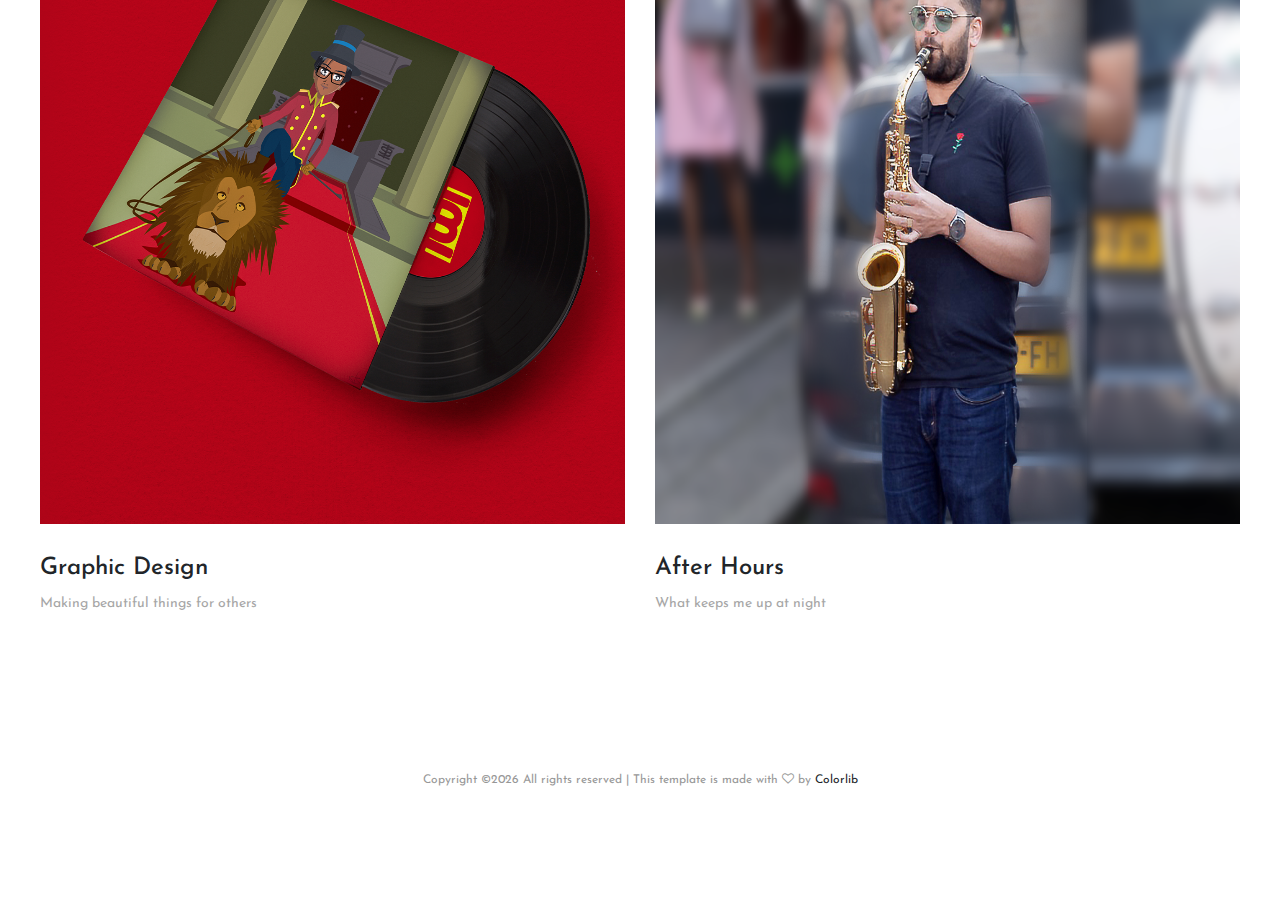
==== commit f38514f5: "Update index.html" ====
--- a/index.html
+++ b/index.html
@@ -148,7 +148,7 @@
 					</a>
 					<div class="portfolio-meta">
 						<h2>Graphic Design</h2>
-						<p>Making beautiful things for</p>
+						<p>Making beautiful things for others</p>
 					</div>
 				</div>
 				<div class="mix col-lg-6 col-md-6 After Hours">
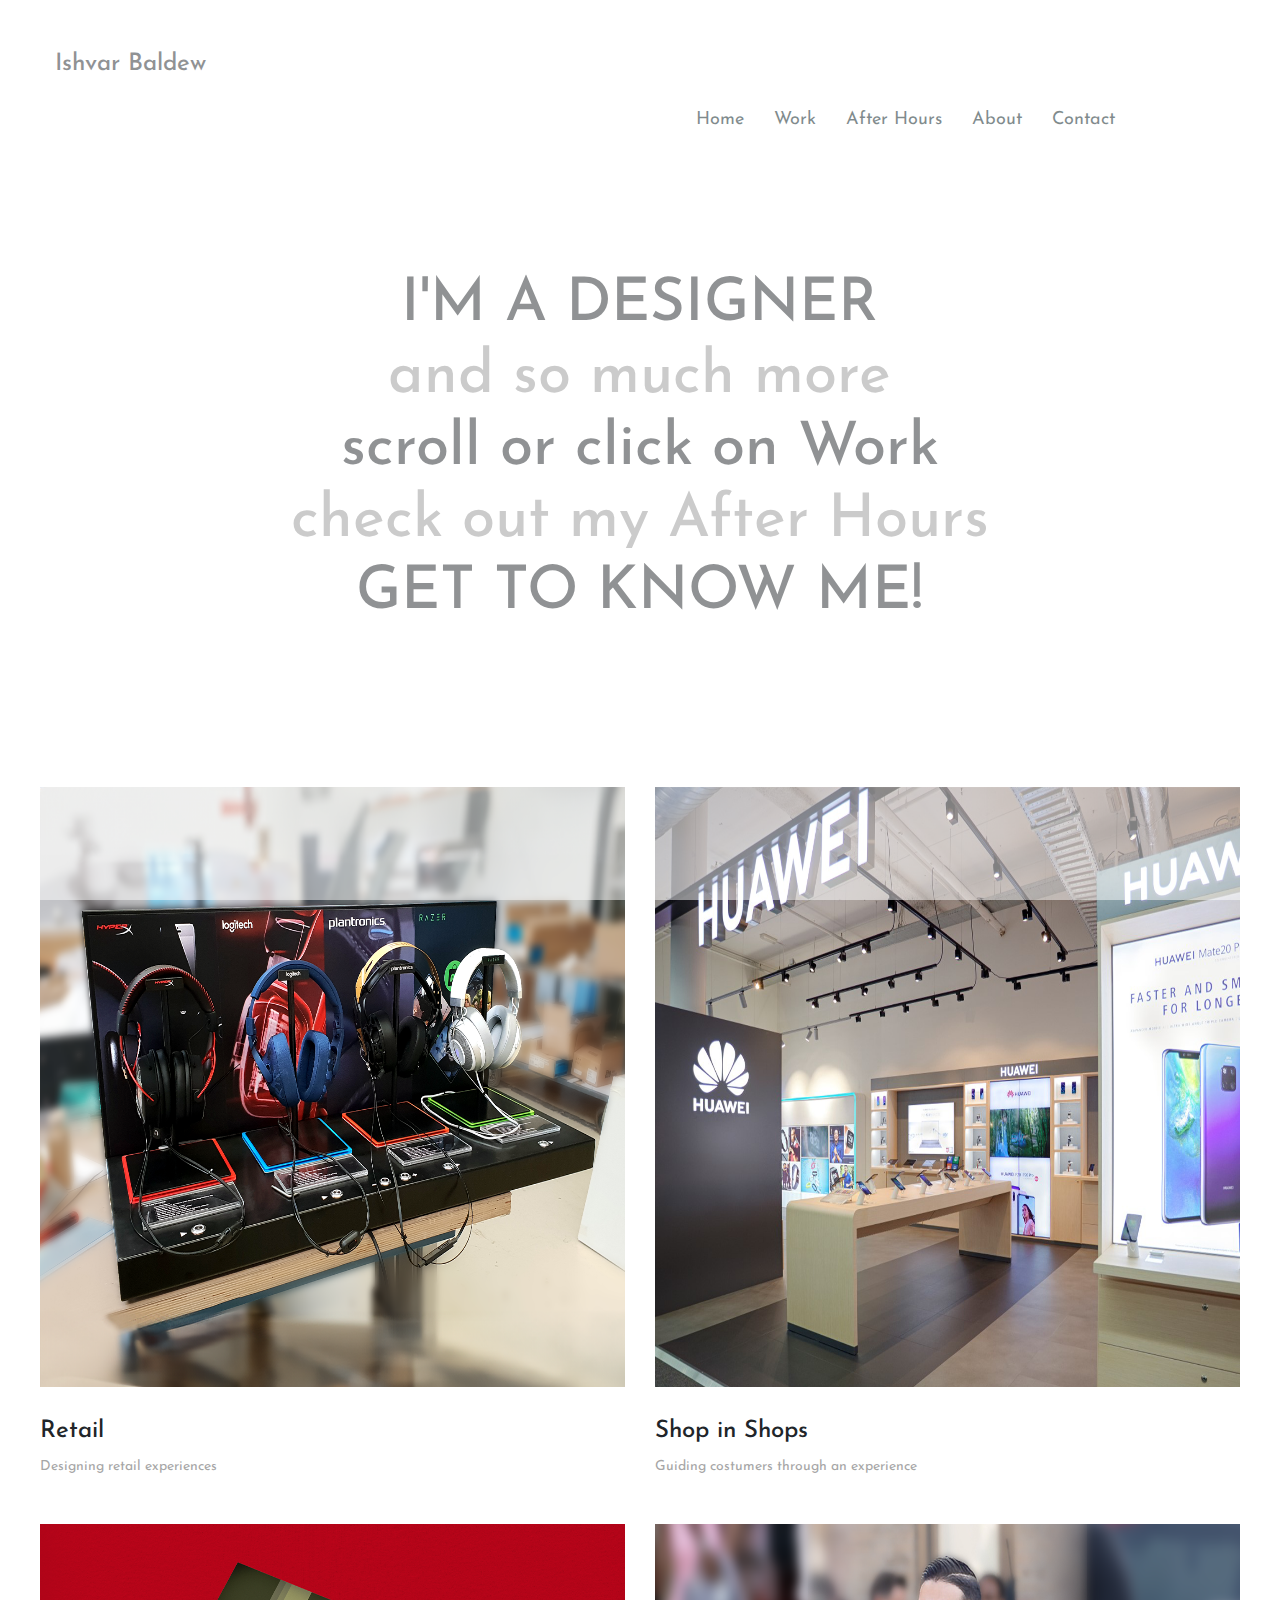
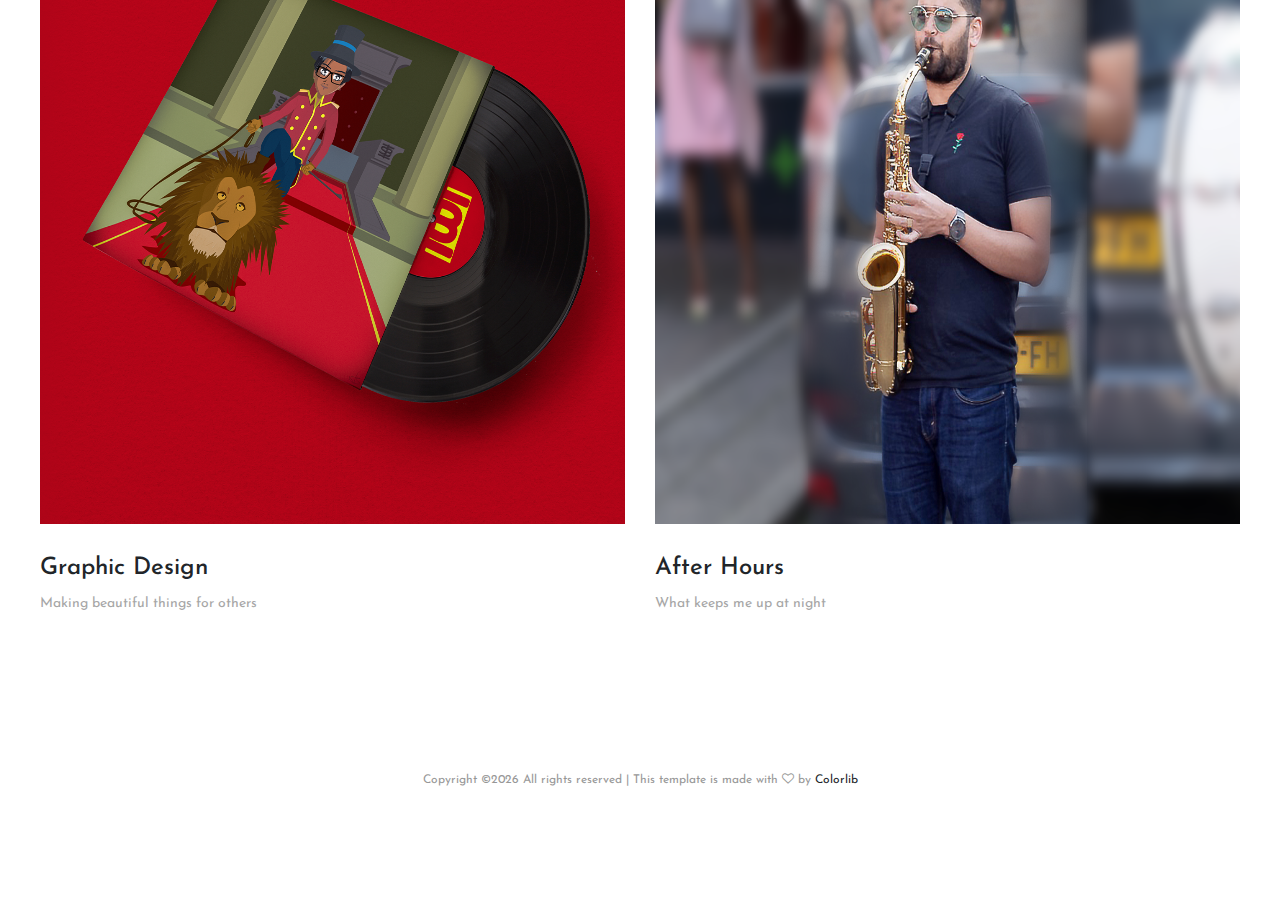
==== commit 830a4e61: "probeer" ====
--- a/index.html
+++ b/index.html
@@ -123,7 +123,7 @@
 	<!-- intro section end -->
 	<!-- Row 1	-->
 	<div class="container-fluid p-md-0">
-		<div class="row portfolios-area">
+		<div class="row portfolio-area">
 				<div class="mix col-lg-6 col-md-6 Retail">
 				<a href="https://ishvarbaldew.design/work.html">
 				<img src="img/home/home1A.png" class="portfolio-item set-bg">
--- a/css/style.css
+++ b/css/style.css
@@ -422,7 +422,8 @@
 }
 
 .portfolios-area .gallery-block {
-  padding: 0;
+  width: 100%;
+  height: auto;
 }
 
 .gallery-block {
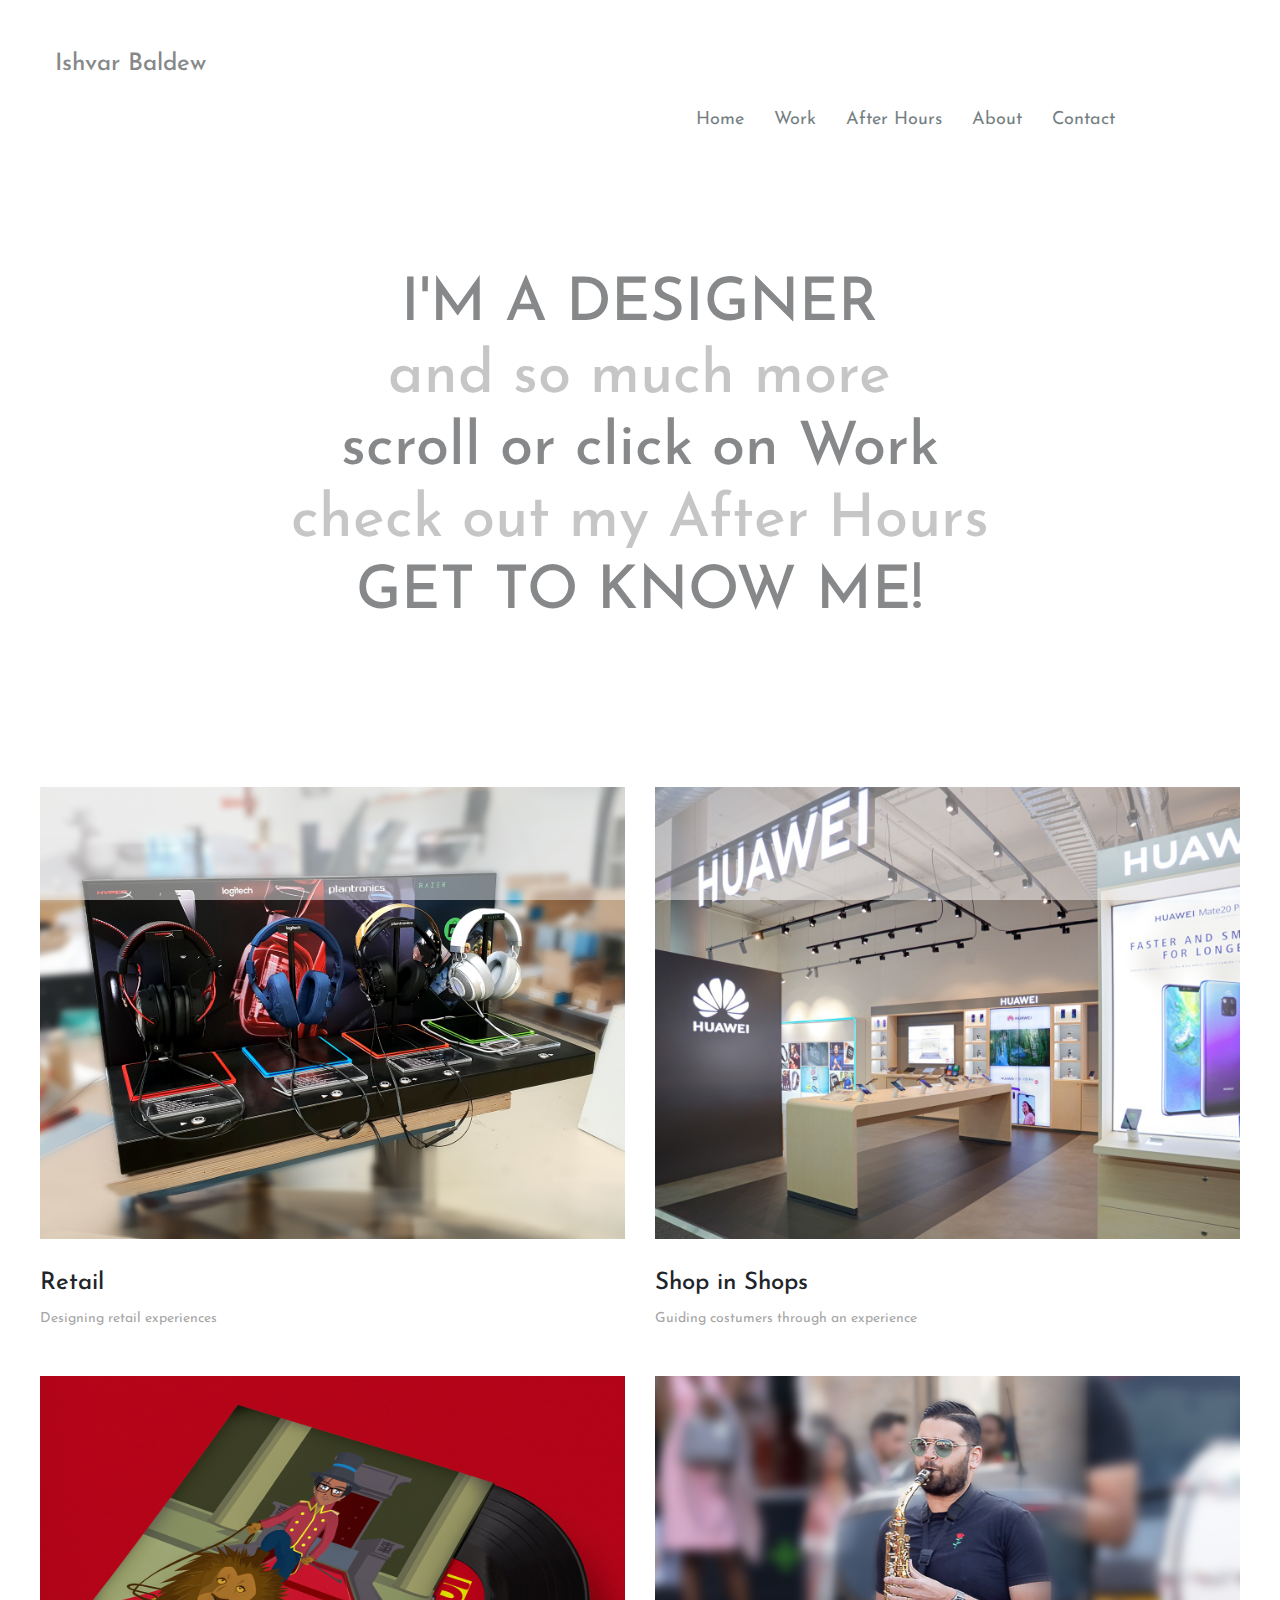
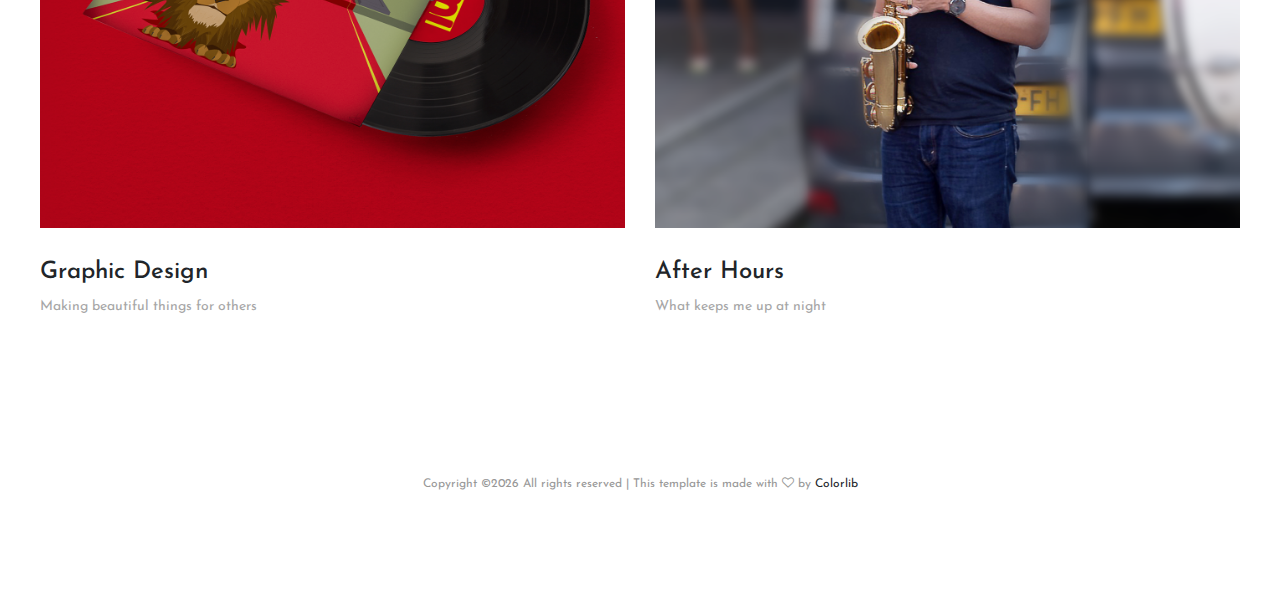
==== commit 987cfdeb: "homepage images fixed" ====
--- a/index.html
+++ b/index.html
@@ -126,7 +126,7 @@
 		<div class="row portfolio-area">
 				<div class="mix col-lg-6 col-md-6 Retail">
 				<a href="https://ishvarbaldew.design/work.html">
-				<img src="img/home/home1A.png" class="portfolio-item set-bg">
+				<img src="img/home/home1A.png" class="portfolio-itom set-bg">
 				</a>
 					<div class="portfolio-meta">
 						<h2>Retail</h2>
@@ -135,7 +135,7 @@
 				</div>
 				<div class="mix col-lg-6 col-md-6 Shop in Shop">
 					<a href="https://ishvarbaldew.design/work.html">
-						<img src="img/home/home4A.png" class="portfolio-item set-bg">		
+						<img src="img/home/home4A.png" class="portfolio-itom set-bg">		
 					</a>
 					<div class="portfolio-meta">
 						<h2>Shop in Shops</h2>
@@ -144,7 +144,7 @@
 				</div>
 				<div class="mix col-lg-6 col-md-6 Graphic">
 					<a href="https://ishvarbaldew.design/after hours.html">
-						<img src="img/home/home2A.png" class="portfolio-item set-bg">		
+						<img src="img/home/home2A.png" class="portfolio-itom set-bg">		
 					</a>
 					<div class="portfolio-meta">
 						<h2>Graphic Design</h2>
@@ -153,7 +153,7 @@
 				</div>
 				<div class="mix col-lg-6 col-md-6 After Hours">
 					<a href="https://ishvarbaldew.design/after hours.html">
-						<img src="img/home/home5A.png" class="portfolio-item set-bg">		
+						<img src="img/home/home5A.png" class="portfolio-itom set-bg">		
 					</a>
 					<div class="portfolio-meta">
 						<h2>After Hours</h2>
--- a/css/style.css
+++ b/css/style.css
@@ -422,8 +422,7 @@
 }
 
 .portfolios-area .gallery-block {
-  width: 100%;
-  height: auto;
+  padding: 0px;
 }
 
 .gallery-block {
@@ -434,6 +433,15 @@
   display: block;
   width: 100%;
   height: 600px;
+  background-position: center center;
+  position: relative;
+  margin-bottom: 30px;
+}
+
+.portfolio-itom {
+  display: block;
+  width: 100%;
+  height: auto;
   background-position: center center;
   position: relative;
   margin-bottom: 30px;
